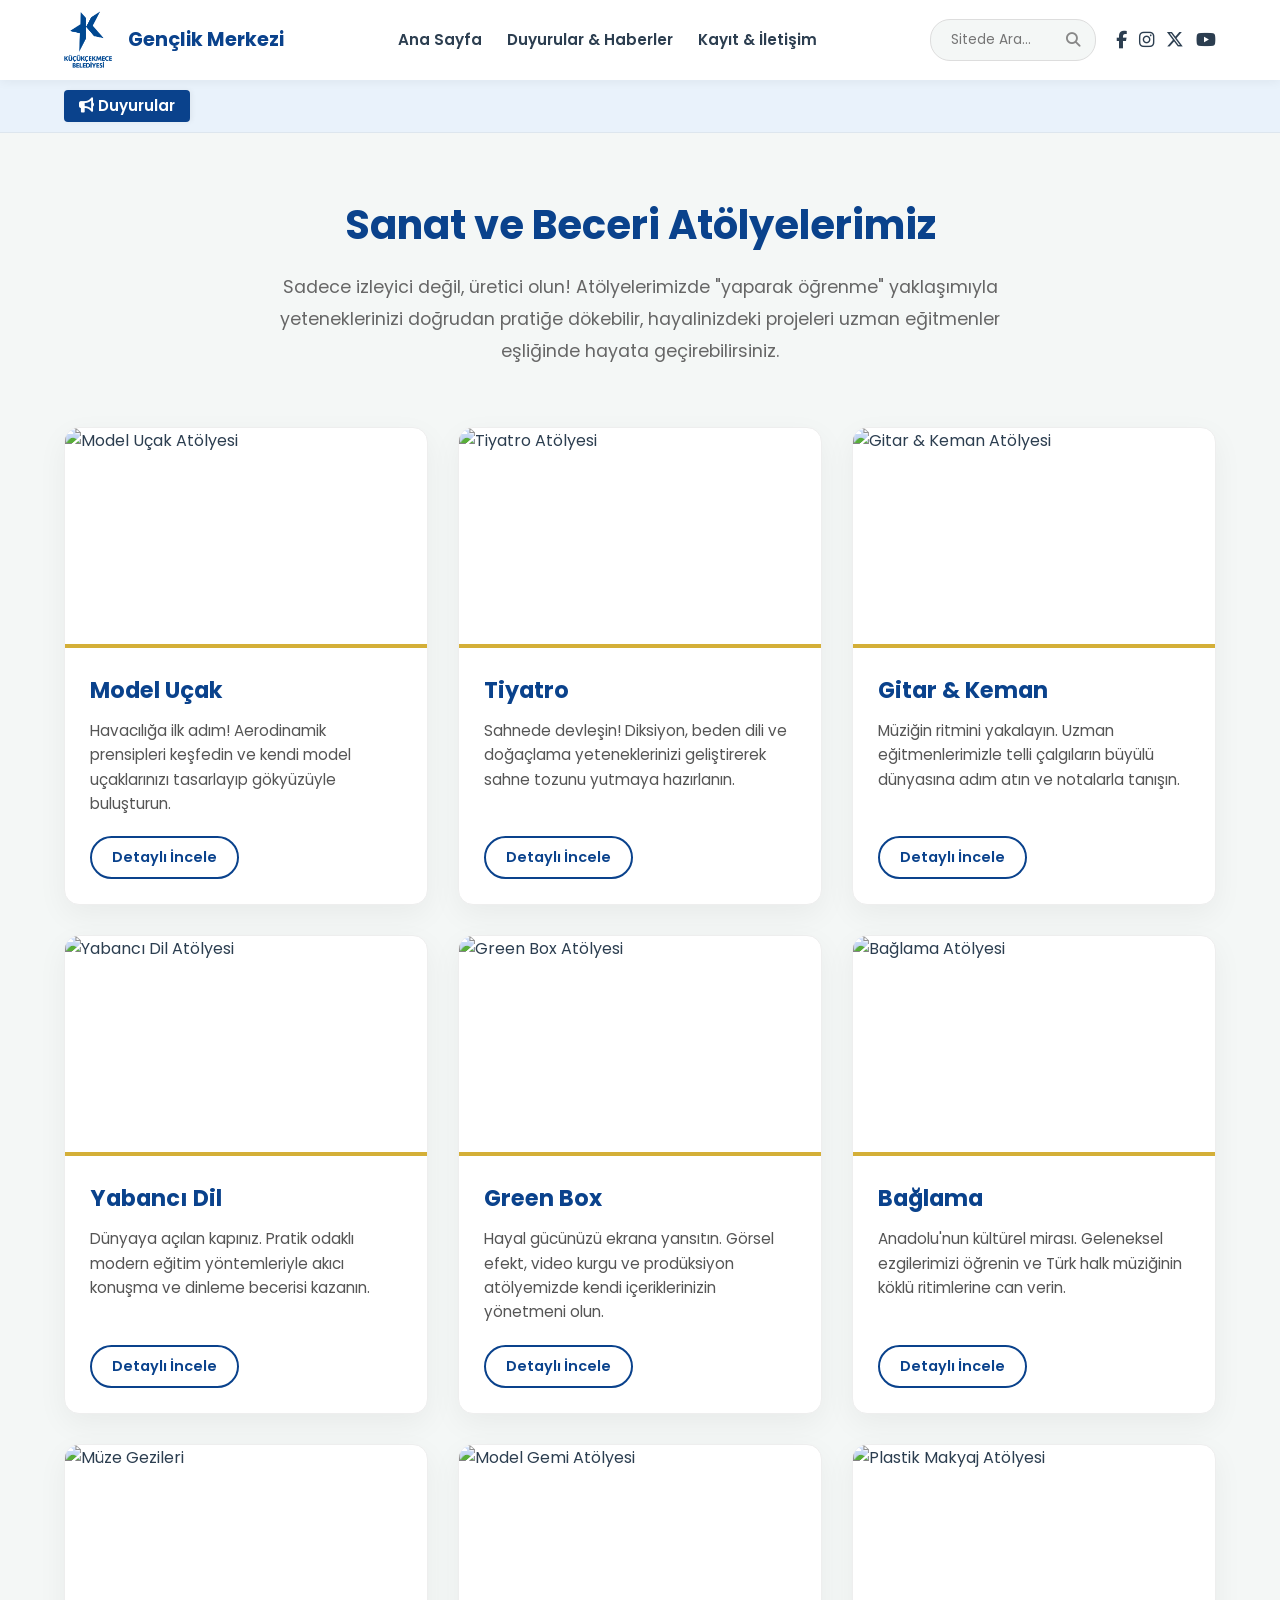
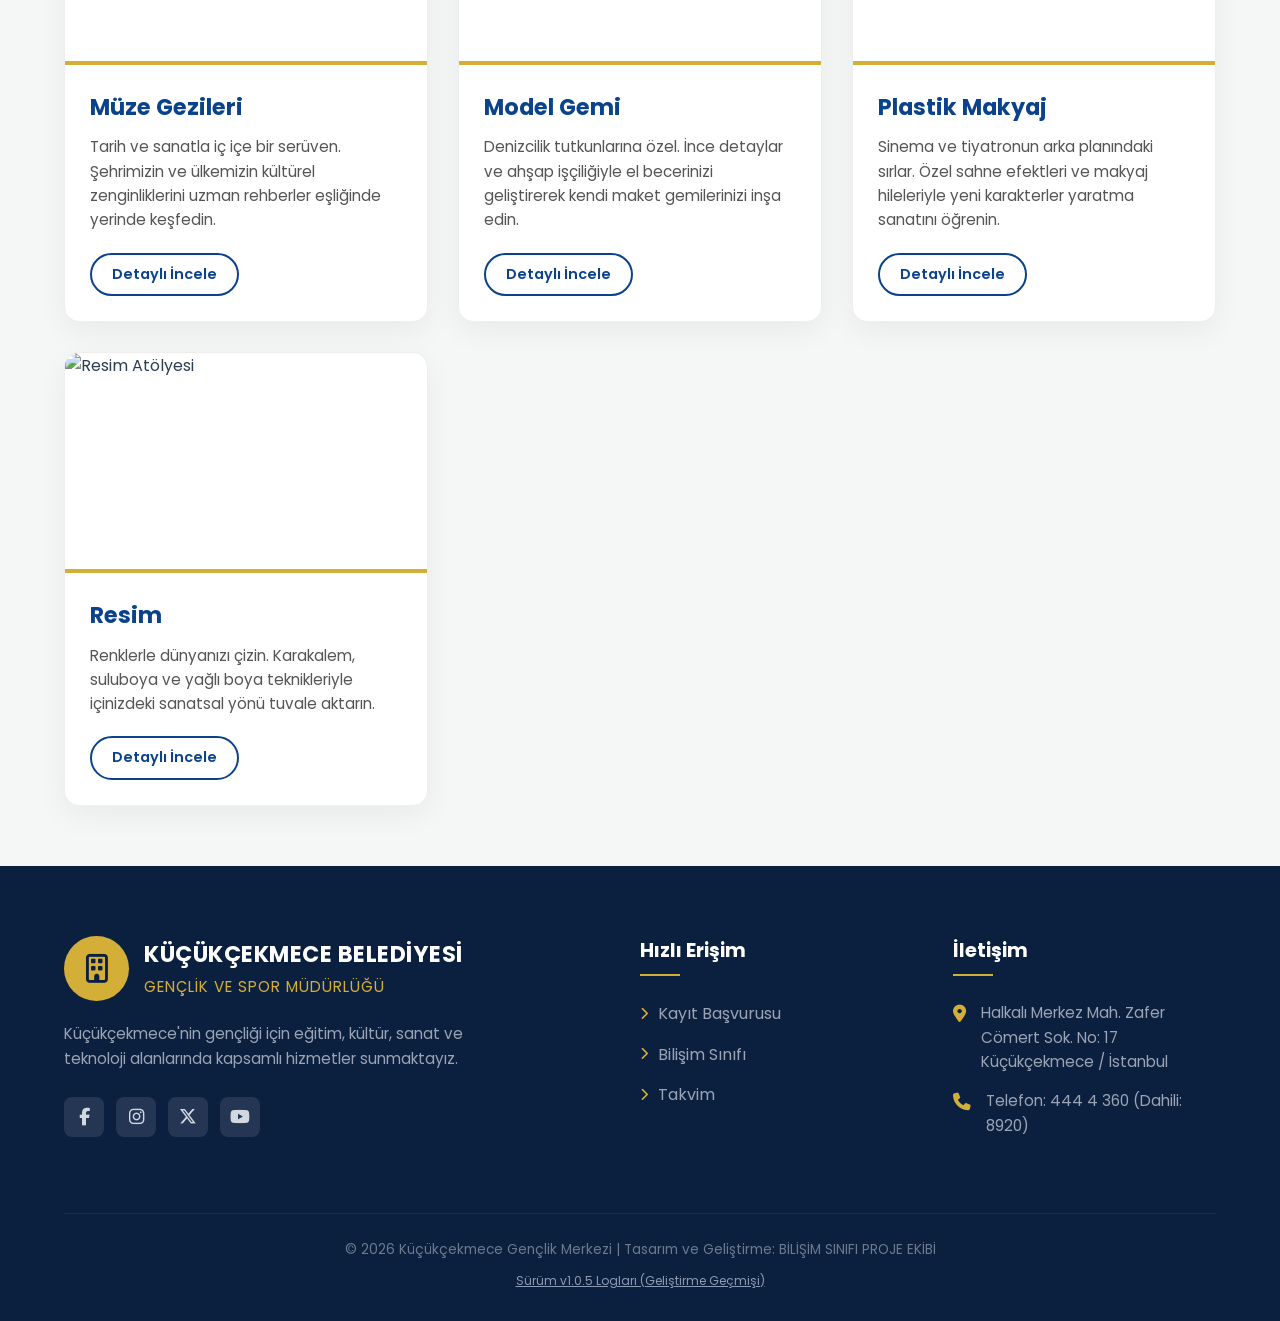
==== atolye.html @ dee4c769 "Add files via upload" ====
<!DOCTYPE html>
<html lang="tr">
<head>
    <script async src="https://www.googletagmanager.com/gtag/js?id=G-P1QPERL223"></script>
    <script>
      window.dataLayer = window.dataLayer || [];
      function gtag(){dataLayer.push(arguments);}
      gtag('js', new Date());
      gtag('config', 'G-P1QPERL223');
    </script>

    <script type="text/javascript">
        (function(c,l,a,r,i,t,y){
            c[a]=c[a]||function(){(c[a].q=c[a].q||[]).push(arguments)};
            t=l.createElement(r);t.async=1;t.src="https://www.clarity.ms/tag/"+i;
            y=l.getElementsByTagName(r)[0];y.parentNode.insertBefore(t,y);
        })(window, document, "clarity", "script", "wejj1d0k1a");
    </script>

    <meta charset="UTF-8">
    <meta name="viewport" content="width=device-width, initial-scale=1.0">
    <title>Küçükçekmece Gençlik Merkezi | Sanat ve Beceri Atölyeleri</title>
    
    <link href="https://cdnjs.cloudflare.com/ajax/libs/font-awesome/6.5.1/css/all.min.css" rel="stylesheet">
    
    <style>
        /* --- TEMEL DEĞİŞKENLER VE SIFIRLAMA --- */
        @import url('https://fonts.googleapis.com/css2?family=Poppins:wght@300;400;500;600;700&display=swap');

        :root {
            --primary: #0a428c;
            --primary-light: #e9f2fb;
            --secondary: #d4af37;
            --dark: #2c3e50;
            --light: #f4f7f6;
            --footer-bg: #0b1f3f;
        }

        * { margin: 0; padding: 0; box-sizing: border-box; font-family: 'Poppins', sans-serif; scroll-behavior: smooth; }
        body { background-color: var(--light); color: var(--dark); line-height: 1.6; display: flex; flex-direction: column; min-height: 100vh; }

        /* --- ÜST MENÜ (NAVBAR) --- */
        nav { background-color: white; padding: 10px 5%; display: flex; justify-content: space-between; align-items: center; box-shadow: 0 2px 10px rgba(0,0,0,0.05); position: sticky; top: 0; z-index: 1000; }
        .nav-header { display: flex; justify-content: space-between; align-items: center; }
        .logo-container { display: flex; align-items: center; gap: 15px; text-decoration: none; }
        .logo-img { height: 60px; width: auto; }
        .logo-text { font-size: 1.2rem; font-weight: 700; color: var(--primary); white-space: nowrap; }
        .mobile-toggle { display: none; background: none; border: none; font-size: 1.8rem; color: var(--primary); cursor: pointer; }

        .nav-collapse { display: flex; flex-direction: row; align-items: center; flex: 1; }
        .nav-center { display: flex; align-items: center; margin: 0 auto; }
        .nav-links { list-style: none; display: flex; flex-direction: row; gap: 25px; align-items: center; margin: 0; padding: 0; }
        .nav-links li { display: inline-block; }
        .nav-links a { text-decoration: none; color: var(--dark); font-weight: 600; font-size: 0.95rem; transition: color 0.3s; white-space: nowrap; }
        .nav-links a:hover { color: var(--primary); }

        .nav-right { display: flex; flex-direction: row; align-items: center; gap: 20px; }
        .search-box { display: flex; align-items: center; background: var(--light); border-radius: 20px; padding: 5px 15px; border: 1px solid #ddd; }
        .search-box input { border: none; background: transparent; outline: none; padding: 5px; font-size: 0.85rem; width: 120px; transition: width 0.3s; }
        .search-box input:focus { width: 160px; }
        .search-box i { color: #888; font-size: 0.9rem; cursor: pointer; }

        .social-icons-top { display: flex; flex-direction: row; gap: 12px; align-items: center; }
        .social-icons-top a { color: var(--dark); font-size: 1.1rem; transition: all 0.3s; }
        .social-icons-top a:hover { color: var(--primary); transform: translateY(-2px); }

        /* --- DUYURU BARI --- */
        .announcement-bar { background-color: var(--primary-light); color: var(--primary); padding: 10px 5%; display: flex; align-items: center; font-size: 0.95rem; font-weight: 500; overflow: hidden; border-bottom: 1px solid rgba(0,0,0,0.05); }
        .announcement-title { background-color: var(--primary); color: white; padding: 4px 15px; border-radius: 4px; margin-right: 15px; white-space: nowrap; z-index: 2; box-shadow: 2px 0 5px rgba(0,0,0,0.05); font-weight: 600; }
        .marquee { flex: 1; overflow: hidden; white-space: nowrap; }
        .marquee p { display: inline-block; padding-left: 100%; animation: marquee 25s linear infinite; }
        .marquee p i { color: var(--secondary); margin: 0 10px; }
        @keyframes marquee { 0% { transform: translateX(0); } 100% { transform: translateX(-100%); } }

        /* --- İÇERİK ALANI --- */
        .page-content { flex: 1; padding: 60px 5%; max-width: 1300px; margin: 0 auto; width: 100%; }

        .page-header { text-align: center; margin-bottom: 60px; }
        .page-header h1 { font-size: 2.5rem; color: var(--primary); margin-bottom: 15px; font-weight: 700; }
        .page-header p { font-size: 1.1rem; color: #666; max-width: 800px; margin: 0 auto; line-height: 1.8; }

        /* ATÖLYE KARTLARI CSS'İ */
        .workshop-grid {
            display: grid;
            grid-template-columns: repeat(auto-fit, minmax(300px, 1fr));
            gap: 30px;
        }

        .workshop-card {
            background: white;
            border-radius: 15px;
            overflow: hidden;
            box-shadow: 0 10px 30px rgba(0,0,0,0.05);
            transition: transform 0.3s ease, box-shadow 0.3s ease;
            display: flex;
            flex-direction: column;
            border: 1px solid #eee;
        }

        .workshop-card:hover {
            transform: translateY(-10px);
            box-shadow: 0 15px 40px rgba(10, 66, 140, 0.15);
            border-color: var(--primary-light);
        }

        .workshop-img {
            width: 100%;
            height: 220px;
            object-fit: cover;
            border-bottom: 4px solid var(--secondary);
        }

        .workshop-info {
            padding: 25px;
            flex: 1;
            display: flex;
            flex-direction: column;
        }

        .workshop-info h3 {
            font-size: 1.4rem;
            color: var(--primary);
            margin-bottom: 10px;
            font-weight: 700;
        }

        .workshop-info p {
            font-size: 0.95rem;
            color: #555;
            flex: 1;
            margin-bottom: 20px;
        }

        .btn-outline {
            align-self: flex-start;
            padding: 8px 20px;
            border: 2px solid var(--primary);
            color: var(--primary);
            border-radius: 50px;
            text-decoration: none;
            font-size: 0.9rem;
            font-weight: 600;
            transition: all 0.3s;
        }

        .btn-outline:hover {
            background: var(--primary);
            color: white;
        }

        /* --- FOOTER --- */
        footer { background-color: var(--footer-bg); color: white; padding: 70px 5% 30px; margin-top: auto; }
        .footer-grid { display: grid; grid-template-columns: 2fr 1fr 1fr; gap: 50px; max-width: 1300px; margin: 0 auto; }
        .footer-brand .brand-header { display: flex; align-items: center; gap: 15px; margin-bottom: 20px; }
        .footer-brand .brand-icon { background-color: var(--secondary); width: 65px; height: 65px; border-radius: 50%; display: flex; align-items: center; justify-content: center; font-size: 1.8rem; color: var(--footer-bg); }
        .footer-brand .brand-text h2 { font-size: 1.4rem; font-weight: 700; letter-spacing: 0.5px; margin-bottom: 2px; color: white; }
        .footer-brand .brand-text h3 { font-size: 0.95rem; font-weight: 400; color: var(--secondary); letter-spacing: 1px; }
        .footer-brand p { color: #9ba4b5; font-size: 0.95rem; line-height: 1.7; margin-bottom: 25px; max-width: 85%; }
        .footer-socials { display: flex; gap: 12px; }
        .footer-socials a { background-color: rgba(255, 255, 255, 0.1); color: #d1d8e0; width: 40px; height: 40px; border-radius: 8px; display: flex; align-items: center; justify-content: center; text-decoration: none; font-size: 1.1rem; transition: all 0.3s; }
        .footer-socials a:hover { background-color: var(--secondary); color: var(--footer-bg); transform: translateY(-3px); }
        .footer-links h4 { color: white; font-size: 1.2rem; margin-bottom: 25px; position: relative; padding-bottom: 10px; }
        .footer-links h4::after { content: ''; position: absolute; left: 0; bottom: 0; width: 40px; height: 2px; background-color: var(--secondary); }
        .footer-links ul { list-style: none; }
        .footer-links ul li { margin-bottom: 15px; }
        .footer-links ul li a { color: #9ba4b5; text-decoration: none; transition: color 0.3s; display: flex; align-items: center; gap: 10px; }
        .footer-links ul li a:hover { color: var(--secondary); }
        .footer-links ul li a i { font-size: 0.8rem; color: var(--secondary); }
        .footer-contact p { color: #9ba4b5; display: flex; align-items: flex-start; gap: 15px; margin-bottom: 15px; font-size: 0.95rem; }
        .footer-contact p i { color: var(--secondary); margin-top: 4px; font-size: 1.1rem; }
        .footer-bottom { text-align: center; margin-top: 60px; padding-top: 25px; border-top: 1px solid rgba(255,255,255,0.05); font-size: 0.85rem; color: #6b7a90; position: relative; }

        /* --- SÜRÜM MENÜSÜ --- */
        .version-link { color: #8c9bb3; text-decoration: underline; font-size: 0.75rem; margin-top: 10px; display: inline-block; transition: color 0.3s; cursor: pointer; }
        .version-link:hover { color: var(--secondary); }
        .version-modal { display: none; position: fixed; z-index: 2000; left: 0; top: 0; width: 100%; height: 100%; background-color: rgba(0,0,0,0.6); align-items: center; justify-content: center; }
        .version-modal-content { background-color: white; color: var(--dark); padding: 30px; border-radius: 10px; max-width: 550px; width: 90%; position: relative; box-shadow: 0 5px 30px rgba(0,0,0,0.3); animation: fadeInModal 0.3s ease-out; text-align: left; }
        @keyframes fadeInModal { from { opacity: 0; transform: translateY(-20px); } to { opacity: 1; transform: translateY(0); } }
        .close-btn { color: #aaa; position: absolute; top: 15px; right: 20px; font-size: 28px; font-weight: bold; cursor: pointer; transition: color 0.3s; }
        .close-btn:hover { color: var(--dark); }
        .version-modal-content h2 { font-size: 1.3rem; margin-bottom: 20px; border-bottom: 2px solid var(--secondary); padding-bottom: 10px; color: var(--primary); }
        .version-modal-content ul { list-style: none; padding-left: 0; max-height: 350px; overflow-y: auto; }
        .version-modal-content li { font-size: 0.9rem; margin-bottom: 15px; padding-bottom: 15px; border-bottom: 1px solid #eee; line-height: 1.5; }
        .version-modal-content li:last-child { border-bottom: none; margin-bottom: 0; padding-bottom: 0; }
        .version-modal-content strong { color: var(--primary); font-weight: 600; display: inline-block; width: 65px; }

        /* --- MOBİL UYUMLULUK --- */
        @media (max-width: 1024px) {
            nav { flex-direction: column; align-items: flex-start; padding: 15px 5%; }
            .nav-header { width: 100%; }
            .mobile-toggle { display: block; }
            .nav-collapse { display: none !important; flex-direction: column !important; width: 100%; margin-left: 0; padding-top: 20px; gap: 20px; }
            .nav-collapse.active { display: flex !important; }
            .nav-center { margin: 0; width: 100%; flex-direction: column !important; align-items: flex-start; }
            .nav-right { flex-direction: column !important; width: 100%; align-items: flex-start; gap: 15px; padding-top: 10px; }
            .nav-links { flex-direction: column !important; align-items: flex-start; gap: 15px; width: 100%; }
            .nav-links li { width: 100%; border-bottom: 1px solid #eee; padding-bottom: 10px; display: block; }
            .nav-links a { white-space: normal; } 
            .search-box { width: 100%; max-width: 300px; justify-content: space-between; }
            .search-box input { width: 100%; }
            .social-icons-top { margin-top: 10px; }
            .footer-grid { grid-template-columns: 1fr; gap: 40px; }
        }

        @media (max-width: 768px) {
            .announcement-title { display: none; }
            footer { padding: 50px 5% 20px; margin-top: 60px; }
            .footer-brand .brand-header { flex-direction: column; align-items: flex-start; }
            .footer-brand .brand-text h2 { font-size: 1.2rem; }
            .page-content { padding: 30px 5%; }
            .page-header h1 { font-size: 2rem; }
        }
    </style>
</head>
<body>

    <nav>
        <div class="nav-header">
            <a href="index.html" class="logo-container">
                <img src="kucukcekmece_dil_logo.png" alt="Logo" class="logo-img">
                <span class="logo-text">Gençlik Merkezi</span>
            </a>
            <button class="mobile-toggle" onclick="toggleMenu()">
                <i class="fa-solid fa-bars"></i>
            </button>
        </div>
        
        <div class="nav-collapse" id="mobileMenu">
            <div class="nav-center">
                <ul class="nav-links">
                    <li><a href="index.html">Ana Sayfa</a></li>
                    <li><a href="duyurular.html">Duyurular & Haberler</a></li>
                    <li><a href="kayitveiletisim.html">Kayıt & İletişim</a></li>
                </ul>
            </div>

            <div class="nav-right">
                <div class="search-box">
                    <input type="text" placeholder="Sitede Ara...">
                    <i class="fa-solid fa-magnifying-glass"></i>
                </div>
                <div class="social-icons-top">
                    <a href="#" target="_blank" title="Facebook"><i class="fa-brands fa-facebook-f"></i></a>
                    <a href="#" target="_blank" title="Instagram"><i class="fa-brands fa-instagram"></i></a>
                    <a href="#" target="_blank" title="X (Twitter)"><i class="fa-brands fa-x-twitter"></i></a>
                    <a href="#" target="_blank" title="YouTube"><i class="fa-brands fa-youtube"></i></a>
                </div>
            </div>
        </div>
    </nav>

    <div class="announcement-bar">
        <span class="announcement-title"><i class="fa-solid fa-bullhorn"></i> Duyurular</span>
        <div class="marquee">
            <p>19 Mayıs Atatürk'ü Anma, Gençlik ve Spor Bayramınız Kutlu Olsun! <i class="fa-solid fa-star"></i> Gençlik Merkezimizde düzenlenecek olan teknoloji ve sanat sergimize tüm gençlerimizi ve halkımızı bekleriz.</p>
        </div>
    </div>

    <main class="page-content">
        
        <div class="page-header">
            <h1>Sanat ve Beceri Atölyelerimiz</h1>
            <p>Sadece izleyici değil, üretici olun! Atölyelerimizde "yaparak öğrenme" yaklaşımıyla yeteneklerinizi doğrudan pratiğe dökebilir, hayalinizdeki projeleri uzman eğitmenler eşliğinde hayata geçirebilirsiniz.</p>
        </div>

        <div class="workshop-grid">
            
            <div class="workshop-card">
                <img src="image_051c32.jpg" alt="Model Uçak Atölyesi" class="workshop-img">
                <div class="workshop-info">
                    <h3>Model Uçak</h3>
                    <p>Havacılığa ilk adım! Aerodinamik prensipleri keşfedin ve kendi model uçaklarınızı tasarlayıp gökyüzüyle buluşturun.</p>
                    <a href="#" class="btn-outline">Detaylı İncele</a>
                </div>
            </div>

            <div class="workshop-card">
                <img src="image_051c6e.jpg" alt="Tiyatro Atölyesi" class="workshop-img">
                <div class="workshop-info">
                    <h3>Tiyatro</h3>
                    <p>Sahnede devleşin! Diksiyon, beden dili ve doğaçlama yeteneklerinizi geliştirerek sahne tozunu yutmaya hazırlanın.</p>
                    <a href="#" class="btn-outline">Detaylı İncele</a>
                </div>
            </div>

            <div class="workshop-card">
                <img src="image_051cab.jpg" alt="Gitar & Keman Atölyesi" class="workshop-img">
                <div class="workshop-info">
                    <h3>Gitar & Keman</h3>
                    <p>Müziğin ritmini yakalayın. Uzman eğitmenlerimizle telli çalgıların büyülü dünyasına adım atın ve notalarla tanışın.</p>
                    <a href="#" class="btn-outline">Detaylı İncele</a>
                </div>
            </div>

            <div class="workshop-card">
                <img src="image_051ccf.png" alt="Yabancı Dil Atölyesi" class="workshop-img">
                <div class="workshop-info">
                    <h3>Yabancı Dil</h3>
                    <p>Dünyaya açılan kapınız. Pratik odaklı modern eğitim yöntemleriyle akıcı konuşma ve dinleme becerisi kazanın.</p>
                    <a href="#" class="btn-outline">Detaylı İncele</a>
                </div>
            </div>

            <div class="workshop-card">
                <img src="image_051cef.jpg" alt="Green Box Atölyesi" class="workshop-img">
                <div class="workshop-info">
                    <h3>Green Box</h3>
                    <p>Hayal gücünüzü ekrana yansıtın. Görsel efekt, video kurgu ve prodüksiyon atölyemizde kendi içeriklerinizin yönetmeni olun.</p>
                    <a href="#" class="btn-outline">Detaylı İncele</a>
                </div>
            </div>

            <div class="workshop-card">
                <img src="image_05200d.jpg" alt="Bağlama Atölyesi" class="workshop-img">
                <div class="workshop-info">
                    <h3>Bağlama</h3>
                    <p>Anadolu'nun kültürel mirası. Geleneksel ezgilerimizi öğrenin ve Türk halk müziğinin köklü ritimlerine can verin.</p>
                    <a href="#" class="btn-outline">Detaylı İncele</a>
                </div>
            </div>

            <div class="workshop-card">
                <img src="image_05202b.jpg" alt="Müze Gezileri" class="workshop-img">
                <div class="workshop-info">
                    <h3>Müze Gezileri</h3>
                    <p>Tarih ve sanatla iç içe bir serüven. Şehrimizin ve ülkemizin kültürel zenginliklerini uzman rehberler eşliğinde yerinde keşfedin.</p>
                    <a href="#" class="btn-outline">Detaylı İncele</a>
                </div>
            </div>

            <div class="workshop-card">
                <img src="image_05204a.jpg" alt="Model Gemi Atölyesi" class="workshop-img">
                <div class="workshop-info">
                    <h3>Model Gemi</h3>
                    <p>Denizcilik tutkunlarına özel. İnce detaylar ve ahşap işçiliğiyle el becerinizi geliştirerek kendi maket gemilerinizi inşa edin.</p>
                    <a href="#" class="btn-outline">Detaylı İncele</a>
                </div>
            </div>

            <div class="workshop-card">
                <img src="image_052069.jpg" alt="Plastik Makyaj Atölyesi" class="workshop-img">
                <div class="workshop-info">
                    <h3>Plastik Makyaj</h3>
                    <p>Sinema ve tiyatronun arka planındaki sırlar. Özel sahne efektleri ve makyaj hileleriyle yeni karakterler yaratma sanatını öğrenin.</p>
                    <a href="#" class="btn-outline">Detaylı İncele</a>
                </div>
            </div>

            <div class="workshop-card">
                <img src="https://images.unsplash.com/photo-1460661419201-fd4cecdf8a8b?q=80&w=800&auto=format&fit=crop" alt="Resim Atölyesi" class="workshop-img">
                <div class="workshop-info">
                    <h3>Resim</h3>
                    <p>Renklerle dünyanızı çizin. Karakalem, suluboya ve yağlı boya teknikleriyle içinizdeki sanatsal yönü tuvale aktarın.</p>
                    <a href="#" class="btn-outline">Detaylı İncele</a>
                </div>
            </div>

        </div>

    </main>

    <footer>
        <div class="footer-grid">
            <div class="footer-brand">
                <div class="brand-header">
                    <div class="brand-icon">
                        <i class="fa-regular fa-building"></i>
                    </div>
                    <div class="brand-text">
                        <h2>KÜÇÜKÇEKMECE BELEDİYESİ</h2>
                        <h3>GENÇLİK VE SPOR MÜDÜRLÜĞÜ</h3>
                    </div>
                </div>
                <p>Küçükçekmece'nin gençliği için eğitim, kültür, sanat ve teknoloji alanlarında kapsamlı hizmetler sunmaktayız.</p>
                <div class="footer-socials">
                    <a href="#" target="_blank"><i class="fa-brands fa-facebook-f"></i></a>
                    <a href="#" target="_blank"><i class="fa-brands fa-instagram"></i></a>
                    <a href="#" target="_blank"><i class="fa-brands fa-x-twitter"></i></a>
                    <a href="#" target="_blank"><i class="fa-brands fa-youtube"></i></a>
                </div>
            </div>

            <div class="footer-links">
                <h4>Hızlı Erişim</h4>
                <ul>
                    <li><a href="kayitveiletisim.html"><i class="fa-solid fa-chevron-right"></i> Kayıt Başvurusu</a></li>
                    <li><a href="bilisim.html"><i class="fa-solid fa-chevron-right"></i> Bilişim Sınıfı</a></li>
                    <li><a href="etkinlikler.html"><i class="fa-solid fa-chevron-right"></i> Takvim</a></li>
                </ul>
            </div>

            <div class="footer-links footer-contact">
                <h4>İletişim</h4>
                <p><i class="fa-solid fa-location-dot"></i> <span>Halkalı Merkez Mah. Zafer Cömert Sok. No: 17 Küçükçekmece / İstanbul</span></p>
                <p><i class="fa-solid fa-phone"></i> <span>Telefon: 444 4 360 (Dahili: 8920)</span></p>
            </div>
        </div>
        
        <div class="footer-bottom">
            &copy; 2026 Küçükçekmece Gençlik Merkezi | Tasarım ve Geliştirme: BİLİŞİM SINIFI PROJE EKİBİ<br>
            <a onclick="openVersionModal(event)" class="version-link">Sürüm v1.0.5 Logları (Geliştirme Geçmişi)</a>
        </div>
    </footer>

    <div id="versionModal" class="version-modal">
        <div class="version-modal-content">
            <span class="close-btn" onclick="closeVersionModal()">&times;</span>
            <h2>Proje Geliştirme Logları</h2>
            <ul>
                <li><strong>v1.0.6:</strong> Sanat ve Beceri Atölyeleri ana şablon üzerinden karta dayalı (grid) sistemle oluşturuldu.</li>
                <li><strong>v1.0.5:</strong> Sürüm menüsü (changelog) eklendi. Hatıra defteri hizmet kartlarından tamamen kaldırıldı. Alt bilgi kurum adı "Müdürlük" olarak güncellendi. Üst menü 3 öğeye düşürüldü.</li>
                <li><strong>v1.0.4:</strong> Masaüstü PC görünümünde menülerin alt alta kayma sorunu çözüldü, nowrap özelliği eklendi. Mobil için hamburger menü entegrasyonu sağlandı. Logo dosyası kucukcekmece_dil_logo.png olarak güncellendi.</li>
                <li><strong>v1.0.3:</strong> Font Awesome kütüphanesi v6.5.1'e yükseltilerek X (Twitter) logosu görünür kılındı. İletişim adresleri ve dahili numara (8920) revize edildi.</li>
                <li><strong>v1.0.2:</strong> Sayfa sonuna özel kurumsal footer eklendi. Ana menü sağ üst alana sosyal ikonlar ve arama çubuğu yerleştirildi.</li>
                <li><strong>v1.0.1:</strong> Duyuru çubuğu eklendi ve 19 Mayıs kutlama metni girildi.</li>
                <li><strong>v1.0.0:</strong> İlk ana iskelet, hizmet kartları ve temel renk değişkenleri oluşturuldu.</li>
            </ul>
        </div>
    </div>

    <script>
        function toggleMenu() {
            var menu = document.getElementById("mobileMenu");
            menu.classList.toggle("active");
        }

        function openVersionModal(e) {
            e.preventDefault();
            document.getElementById('versionModal').style.display = 'flex';
        }

        function closeVersionModal() {
            document.getElementById('versionModal').style.display = 'none';
        }

        window.onclick = function(event) {
            var modal = document.getElementById('versionModal');
            if (event.target == modal) {
                modal.style.display = "none";
            }
        }
    </script>

</body>
</html>
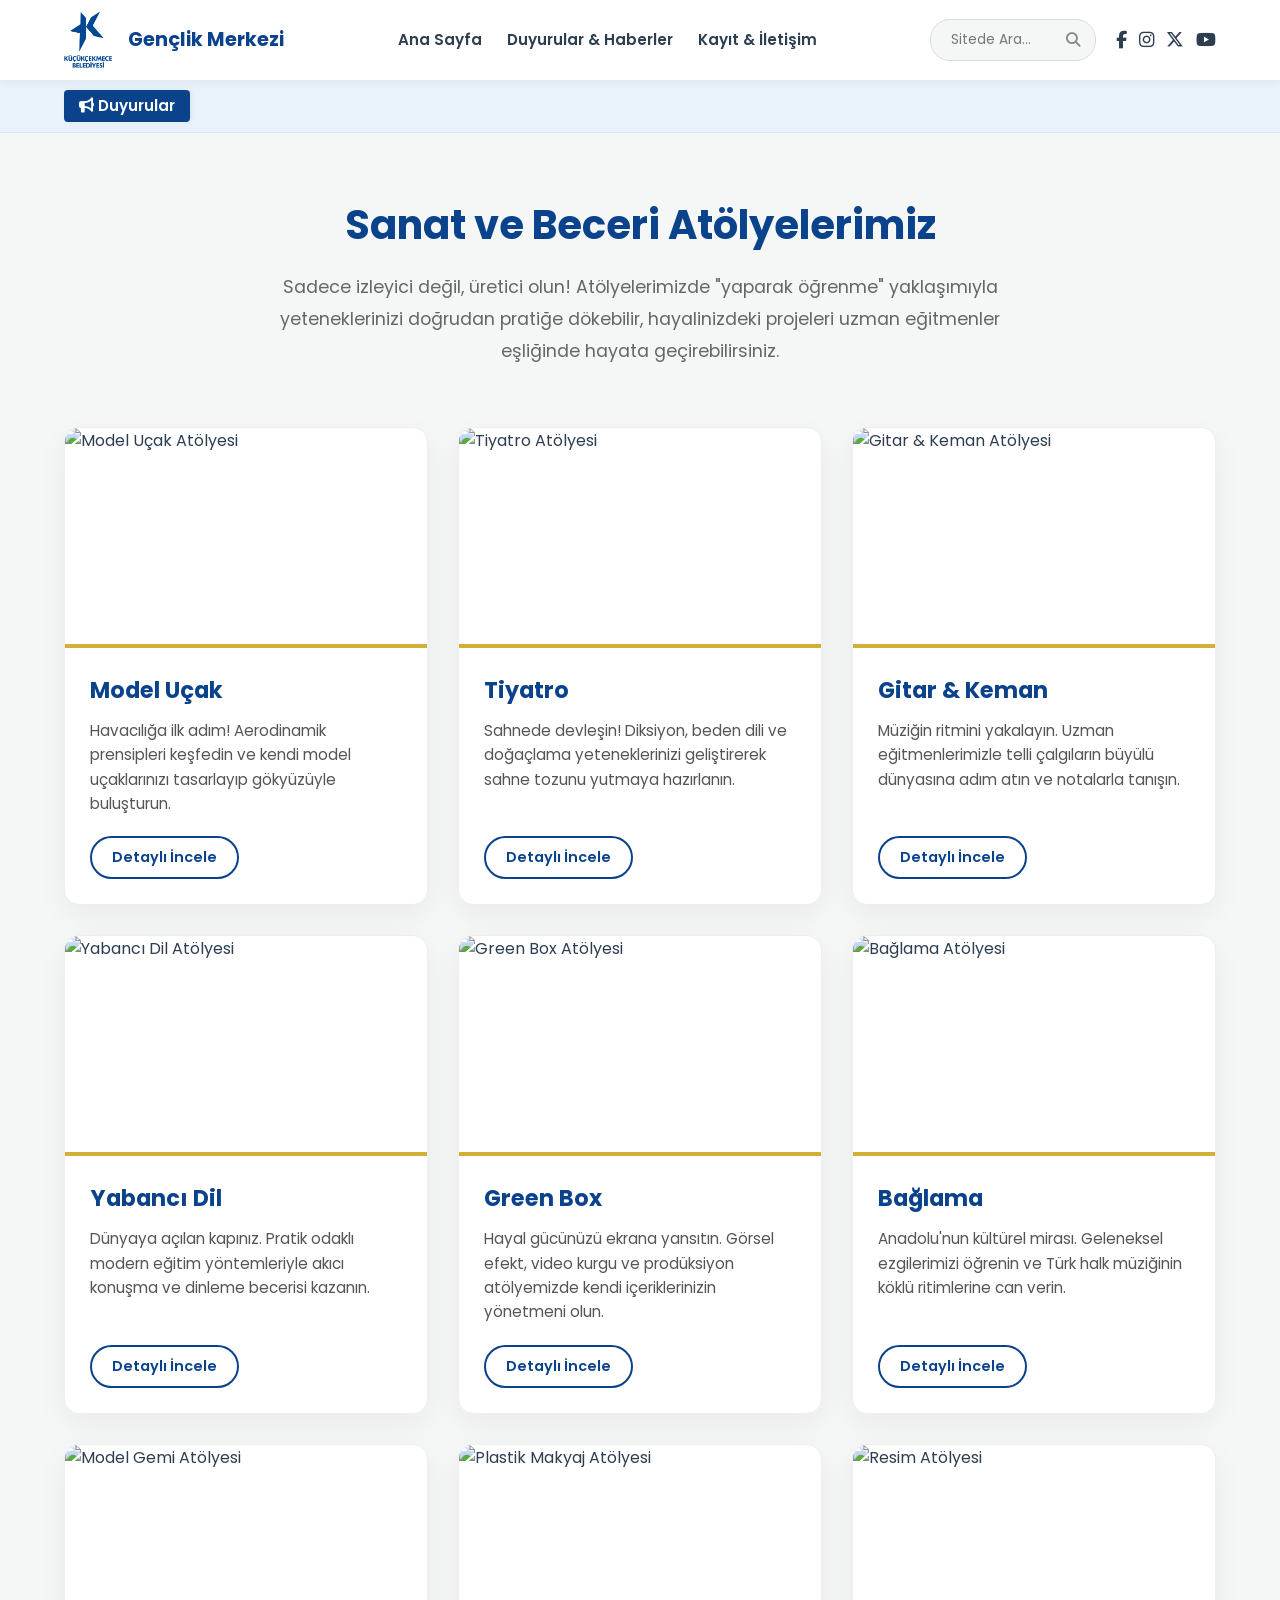
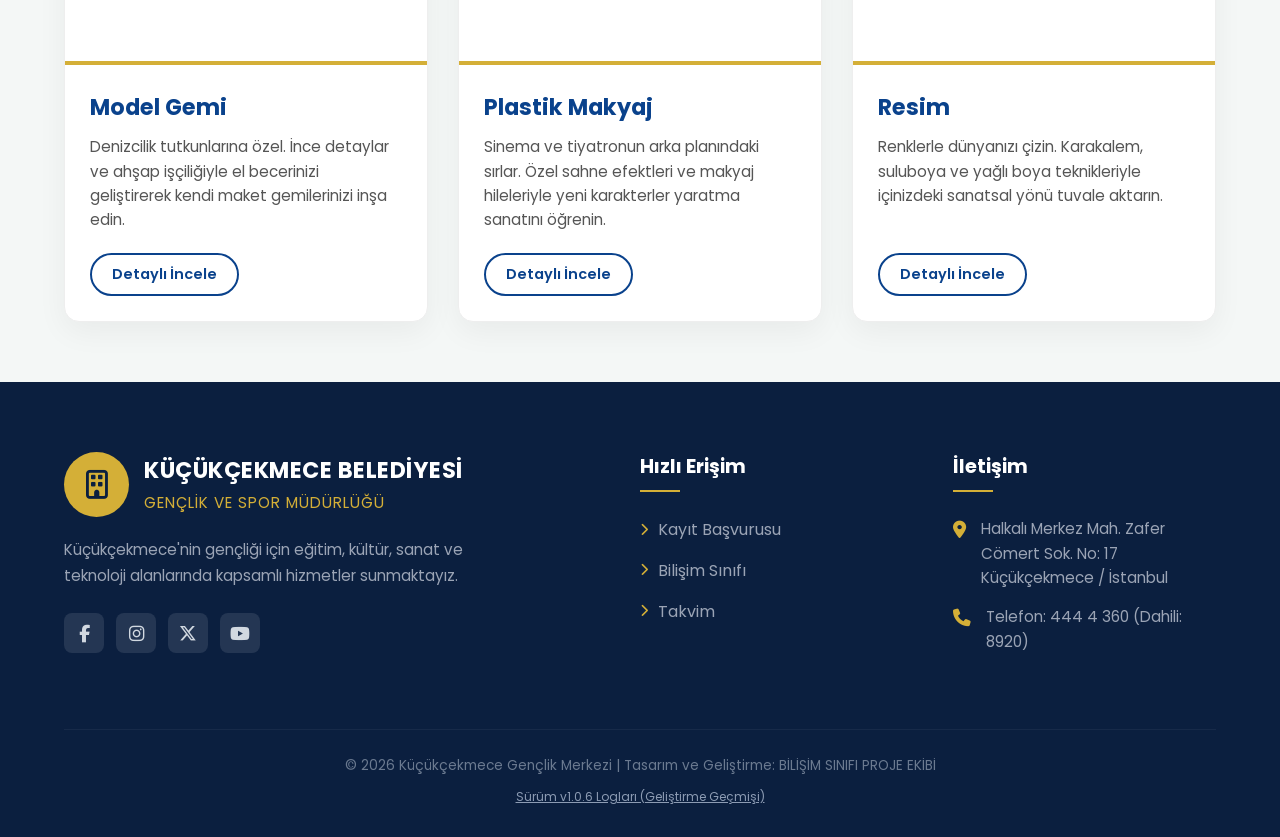
==== commit 6ccd2af5: "Update atolye.html" ====
--- a/atolye.html
+++ b/atolye.html
@@ -266,7 +266,7 @@
         <div class="workshop-grid">
             
             <div class="workshop-card">
-                <img src="image_051c32.jpg" alt="Model Uçak Atölyesi" class="workshop-img">
+                <img src="image_0.png" alt="Model Uçak Atölyesi" class="workshop-img">
                 <div class="workshop-info">
                     <h3>Model Uçak</h3>
                     <p>Havacılığa ilk adım! Aerodinamik prensipleri keşfedin ve kendi model uçaklarınızı tasarlayıp gökyüzüyle buluşturun.</p>
@@ -315,15 +315,6 @@
                 <div class="workshop-info">
                     <h3>Bağlama</h3>
                     <p>Anadolu'nun kültürel mirası. Geleneksel ezgilerimizi öğrenin ve Türk halk müziğinin köklü ritimlerine can verin.</p>
-                    <a href="#" class="btn-outline">Detaylı İncele</a>
-                </div>
-            </div>
-
-            <div class="workshop-card">
-                <img src="image_05202b.jpg" alt="Müze Gezileri" class="workshop-img">
-                <div class="workshop-info">
-                    <h3>Müze Gezileri</h3>
-                    <p>Tarih ve sanatla iç içe bir serüven. Şehrimizin ve ülkemizin kültürel zenginliklerini uzman rehberler eşliğinde yerinde keşfedin.</p>
                     <a href="#" class="btn-outline">Detaylı İncele</a>
                 </div>
             </div>
@@ -398,7 +389,7 @@
         
         <div class="footer-bottom">
             &copy; 2026 Küçükçekmece Gençlik Merkezi | Tasarım ve Geliştirme: BİLİŞİM SINIFI PROJE EKİBİ<br>
-            <a onclick="openVersionModal(event)" class="version-link">Sürüm v1.0.5 Logları (Geliştirme Geçmişi)</a>
+            <a onclick="openVersionModal(event)" class="version-link">Sürüm v1.0.6 Logları (Geliştirme Geçmişi)</a>
         </div>
     </footer>
 
@@ -407,7 +398,7 @@
             <span class="close-btn" onclick="closeVersionModal()">&times;</span>
             <h2>Proje Geliştirme Logları</h2>
             <ul>
-                <li><strong>v1.0.6:</strong> Sanat ve Beceri Atölyeleri ana şablon üzerinden karta dayalı (grid) sistemle oluşturuldu.</li>
+                <li><strong>v1.0.6:</strong> Atölye alt sayfası resimlerle zenginleştirildi, Müze Gezileri bölümü kaldırıldı.</li>
                 <li><strong>v1.0.5:</strong> Sürüm menüsü (changelog) eklendi. Hatıra defteri hizmet kartlarından tamamen kaldırıldı. Alt bilgi kurum adı "Müdürlük" olarak güncellendi. Üst menü 3 öğeye düşürüldü.</li>
                 <li><strong>v1.0.4:</strong> Masaüstü PC görünümünde menülerin alt alta kayma sorunu çözüldü, nowrap özelliği eklendi. Mobil için hamburger menü entegrasyonu sağlandı. Logo dosyası kucukcekmece_dil_logo.png olarak güncellendi.</li>
                 <li><strong>v1.0.3:</strong> Font Awesome kütüphanesi v6.5.1'e yükseltilerek X (Twitter) logosu görünür kılındı. İletişim adresleri ve dahili numara (8920) revize edildi.</li>
@@ -442,4 +433,4 @@
     </script>
 
 </body>
-</html>+</html>
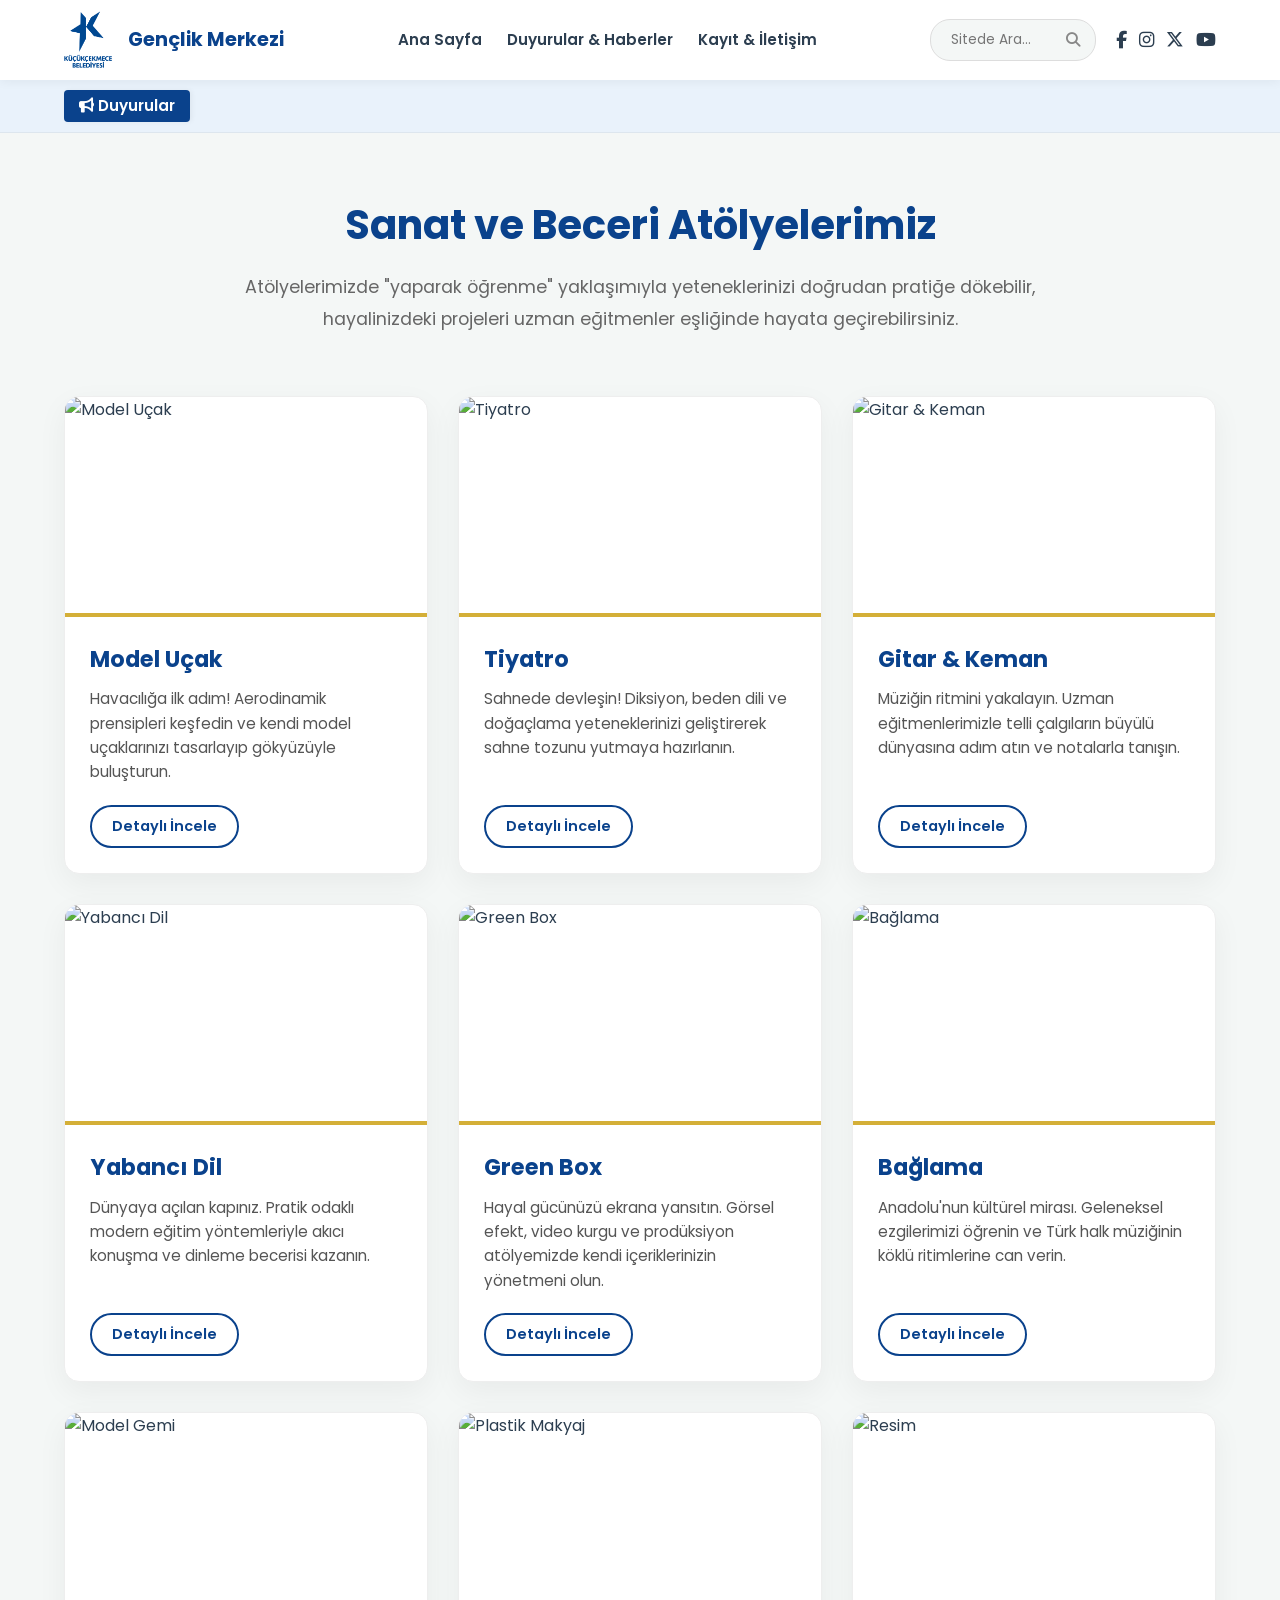
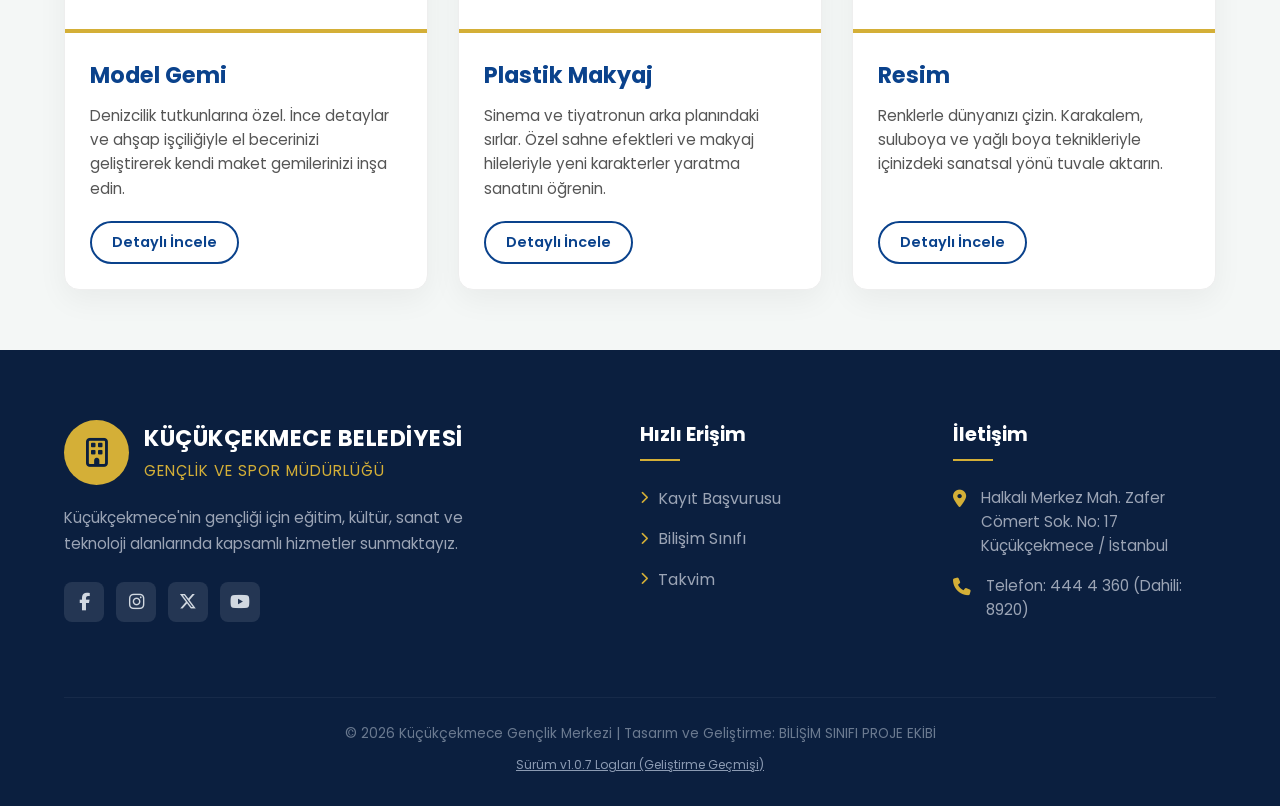
==== commit 8c6fa29c: "Update atolye.html" ====
--- a/atolye.html
+++ b/atolye.html
@@ -24,7 +24,6 @@
     <link href="https://cdnjs.cloudflare.com/ajax/libs/font-awesome/6.5.1/css/all.min.css" rel="stylesheet">
     
     <style>
-        /* --- TEMEL DEĞİŞKENLER VE SIFIRLAMA --- */
         @import url('https://fonts.googleapis.com/css2?family=Poppins:wght@300;400;500;600;700&display=swap');
 
         :root {
@@ -50,14 +49,12 @@
         .nav-collapse { display: flex; flex-direction: row; align-items: center; flex: 1; }
         .nav-center { display: flex; align-items: center; margin: 0 auto; }
         .nav-links { list-style: none; display: flex; flex-direction: row; gap: 25px; align-items: center; margin: 0; padding: 0; }
-        .nav-links li { display: inline-block; }
         .nav-links a { text-decoration: none; color: var(--dark); font-weight: 600; font-size: 0.95rem; transition: color 0.3s; white-space: nowrap; }
         .nav-links a:hover { color: var(--primary); }
 
         .nav-right { display: flex; flex-direction: row; align-items: center; gap: 20px; }
         .search-box { display: flex; align-items: center; background: var(--light); border-radius: 20px; padding: 5px 15px; border: 1px solid #ddd; }
         .search-box input { border: none; background: transparent; outline: none; padding: 5px; font-size: 0.85rem; width: 120px; transition: width 0.3s; }
-        .search-box input:focus { width: 160px; }
         .search-box i { color: #888; font-size: 0.9rem; cursor: pointer; }
 
         .social-icons-top { display: flex; flex-direction: row; gap: 12px; align-items: center; }
@@ -74,79 +71,19 @@
 
         /* --- İÇERİK ALANI --- */
         .page-content { flex: 1; padding: 60px 5%; max-width: 1300px; margin: 0 auto; width: 100%; }
-
         .page-header { text-align: center; margin-bottom: 60px; }
         .page-header h1 { font-size: 2.5rem; color: var(--primary); margin-bottom: 15px; font-weight: 700; }
         .page-header p { font-size: 1.1rem; color: #666; max-width: 800px; margin: 0 auto; line-height: 1.8; }
 
-        /* ATÖLYE KARTLARI CSS'İ */
-        .workshop-grid {
-            display: grid;
-            grid-template-columns: repeat(auto-fit, minmax(300px, 1fr));
-            gap: 30px;
-        }
-
-        .workshop-card {
-            background: white;
-            border-radius: 15px;
-            overflow: hidden;
-            box-shadow: 0 10px 30px rgba(0,0,0,0.05);
-            transition: transform 0.3s ease, box-shadow 0.3s ease;
-            display: flex;
-            flex-direction: column;
-            border: 1px solid #eee;
-        }
-
-        .workshop-card:hover {
-            transform: translateY(-10px);
-            box-shadow: 0 15px 40px rgba(10, 66, 140, 0.15);
-            border-color: var(--primary-light);
-        }
-
-        .workshop-img {
-            width: 100%;
-            height: 220px;
-            object-fit: cover;
-            border-bottom: 4px solid var(--secondary);
-        }
-
-        .workshop-info {
-            padding: 25px;
-            flex: 1;
-            display: flex;
-            flex-direction: column;
-        }
-
-        .workshop-info h3 {
-            font-size: 1.4rem;
-            color: var(--primary);
-            margin-bottom: 10px;
-            font-weight: 700;
-        }
-
-        .workshop-info p {
-            font-size: 0.95rem;
-            color: #555;
-            flex: 1;
-            margin-bottom: 20px;
-        }
-
-        .btn-outline {
-            align-self: flex-start;
-            padding: 8px 20px;
-            border: 2px solid var(--primary);
-            color: var(--primary);
-            border-radius: 50px;
-            text-decoration: none;
-            font-size: 0.9rem;
-            font-weight: 600;
-            transition: all 0.3s;
-        }
-
-        .btn-outline:hover {
-            background: var(--primary);
-            color: white;
-        }
+        .workshop-grid { display: grid; grid-template-columns: repeat(auto-fit, minmax(300px, 1fr)); gap: 30px; }
+        .workshop-card { background: white; border-radius: 15px; overflow: hidden; box-shadow: 0 10px 30px rgba(0,0,0,0.05); transition: transform 0.3s ease; display: flex; flex-direction: column; border: 1px solid #eee; }
+        .workshop-card:hover { transform: translateY(-10px); box-shadow: 0 15px 40px rgba(10, 66, 140, 0.15); border-color: var(--primary-light); }
+        .workshop-img { width: 100%; height: 220px; object-fit: cover; border-bottom: 4px solid var(--secondary); }
+        .workshop-info { padding: 25px; flex: 1; display: flex; flex-direction: column; }
+        .workshop-info h3 { font-size: 1.4rem; color: var(--primary); margin-bottom: 10px; font-weight: 700; }
+        .workshop-info p { font-size: 0.95rem; color: #555; flex: 1; margin-bottom: 20px; }
+        .btn-outline { align-self: flex-start; padding: 8px 20px; border: 2px solid var(--primary); color: var(--primary); border-radius: 50px; text-decoration: none; font-size: 0.9rem; font-weight: 600; transition: all 0.3s; }
+        .btn-outline:hover { background: var(--primary); color: white; }
 
         /* --- FOOTER --- */
         footer { background-color: var(--footer-bg); color: white; padding: 70px 5% 30px; margin-top: auto; }
@@ -170,21 +107,19 @@
         .footer-contact p i { color: var(--secondary); margin-top: 4px; font-size: 1.1rem; }
         .footer-bottom { text-align: center; margin-top: 60px; padding-top: 25px; border-top: 1px solid rgba(255,255,255,0.05); font-size: 0.85rem; color: #6b7a90; position: relative; }
 
-        /* --- SÜRÜM MENÜSÜ --- */
+        /* --- SÜRÜM MENÜSÜ (MODAL) --- */
         .version-link { color: #8c9bb3; text-decoration: underline; font-size: 0.75rem; margin-top: 10px; display: inline-block; transition: color 0.3s; cursor: pointer; }
         .version-link:hover { color: var(--secondary); }
         .version-modal { display: none; position: fixed; z-index: 2000; left: 0; top: 0; width: 100%; height: 100%; background-color: rgba(0,0,0,0.6); align-items: center; justify-content: center; }
         .version-modal-content { background-color: white; color: var(--dark); padding: 30px; border-radius: 10px; max-width: 550px; width: 90%; position: relative; box-shadow: 0 5px 30px rgba(0,0,0,0.3); animation: fadeInModal 0.3s ease-out; text-align: left; }
         @keyframes fadeInModal { from { opacity: 0; transform: translateY(-20px); } to { opacity: 1; transform: translateY(0); } }
-        .close-btn { color: #aaa; position: absolute; top: 15px; right: 20px; font-size: 28px; font-weight: bold; cursor: pointer; transition: color 0.3s; }
+        .close-btn { color: #aaa; position: absolute; top: 15px; right: 20px; font-size: 28px; font-weight: bold; cursor: pointer; }
         .close-btn:hover { color: var(--dark); }
         .version-modal-content h2 { font-size: 1.3rem; margin-bottom: 20px; border-bottom: 2px solid var(--secondary); padding-bottom: 10px; color: var(--primary); }
         .version-modal-content ul { list-style: none; padding-left: 0; max-height: 350px; overflow-y: auto; }
         .version-modal-content li { font-size: 0.9rem; margin-bottom: 15px; padding-bottom: 15px; border-bottom: 1px solid #eee; line-height: 1.5; }
-        .version-modal-content li:last-child { border-bottom: none; margin-bottom: 0; padding-bottom: 0; }
         .version-modal-content strong { color: var(--primary); font-weight: 600; display: inline-block; width: 65px; }
 
-        /* --- MOBİL UYUMLULUK --- */
         @media (max-width: 1024px) {
             nav { flex-direction: column; align-items: flex-start; padding: 15px 5%; }
             .nav-header { width: 100%; }
@@ -195,9 +130,7 @@
             .nav-right { flex-direction: column !important; width: 100%; align-items: flex-start; gap: 15px; padding-top: 10px; }
             .nav-links { flex-direction: column !important; align-items: flex-start; gap: 15px; width: 100%; }
             .nav-links li { width: 100%; border-bottom: 1px solid #eee; padding-bottom: 10px; display: block; }
-            .nav-links a { white-space: normal; } 
             .search-box { width: 100%; max-width: 300px; justify-content: space-between; }
-            .search-box input { width: 100%; }
             .social-icons-top { margin-top: 10px; }
             .footer-grid { grid-template-columns: 1fr; gap: 40px; }
         }
@@ -206,7 +139,6 @@
             .announcement-title { display: none; }
             footer { padding: 50px 5% 20px; margin-top: 60px; }
             .footer-brand .brand-header { flex-direction: column; align-items: flex-start; }
-            .footer-brand .brand-text h2 { font-size: 1.2rem; }
             .page-content { padding: 30px 5%; }
             .page-header h1 { font-size: 2rem; }
         }
@@ -240,10 +172,10 @@
                     <i class="fa-solid fa-magnifying-glass"></i>
                 </div>
                 <div class="social-icons-top">
-                    <a href="#" target="_blank" title="Facebook"><i class="fa-brands fa-facebook-f"></i></a>
-                    <a href="#" target="_blank" title="Instagram"><i class="fa-brands fa-instagram"></i></a>
-                    <a href="#" target="_blank" title="X (Twitter)"><i class="fa-brands fa-x-twitter"></i></a>
-                    <a href="#" target="_blank" title="YouTube"><i class="fa-brands fa-youtube"></i></a>
+                    <a href="#" target="_blank"><i class="fa-brands fa-facebook-f"></i></a>
+                    <a href="#" target="_blank"><i class="fa-brands fa-instagram"></i></a>
+                    <a href="#" target="_blank"><i class="fa-brands fa-x-twitter"></i></a>
+                    <a href="#" target="_blank"><i class="fa-brands fa-youtube"></i></a>
                 </div>
             </div>
         </div>
@@ -260,13 +192,13 @@
         
         <div class="page-header">
             <h1>Sanat ve Beceri Atölyelerimiz</h1>
-            <p>Sadece izleyici değil, üretici olun! Atölyelerimizde "yaparak öğrenme" yaklaşımıyla yeteneklerinizi doğrudan pratiğe dökebilir, hayalinizdeki projeleri uzman eğitmenler eşliğinde hayata geçirebilirsiniz.</p>
+            <p>Atölyelerimizde "yaparak öğrenme" yaklaşımıyla yeteneklerinizi doğrudan pratiğe dökebilir, hayalinizdeki projeleri uzman eğitmenler eşliğinde hayata geçirebilirsiniz.</p>
         </div>
 
         <div class="workshop-grid">
             
             <div class="workshop-card">
-                <img src="image_0.png" alt="Model Uçak Atölyesi" class="workshop-img">
+                <img src="media/image_0.png" alt="Model Uçak" class="workshop-img">
                 <div class="workshop-info">
                     <h3>Model Uçak</h3>
                     <p>Havacılığa ilk adım! Aerodinamik prensipleri keşfedin ve kendi model uçaklarınızı tasarlayıp gökyüzüyle buluşturun.</p>
@@ -275,7 +207,7 @@
             </div>
 
             <div class="workshop-card">
-                <img src="image_051c6e.jpg" alt="Tiyatro Atölyesi" class="workshop-img">
+                <img src="media/image_1.png" alt="Tiyatro" class="workshop-img">
                 <div class="workshop-info">
                     <h3>Tiyatro</h3>
                     <p>Sahnede devleşin! Diksiyon, beden dili ve doğaçlama yeteneklerinizi geliştirerek sahne tozunu yutmaya hazırlanın.</p>
@@ -284,7 +216,7 @@
             </div>
 
             <div class="workshop-card">
-                <img src="image_051cab.jpg" alt="Gitar & Keman Atölyesi" class="workshop-img">
+                <img src="media/image_2.png" alt="Gitar & Keman" class="workshop-img">
                 <div class="workshop-info">
                     <h3>Gitar & Keman</h3>
                     <p>Müziğin ritmini yakalayın. Uzman eğitmenlerimizle telli çalgıların büyülü dünyasına adım atın ve notalarla tanışın.</p>
@@ -293,7 +225,7 @@
             </div>
 
             <div class="workshop-card">
-                <img src="image_051ccf.png" alt="Yabancı Dil Atölyesi" class="workshop-img">
+                <img src="media/image_3.png" alt="Yabancı Dil" class="workshop-img">
                 <div class="workshop-info">
                     <h3>Yabancı Dil</h3>
                     <p>Dünyaya açılan kapınız. Pratik odaklı modern eğitim yöntemleriyle akıcı konuşma ve dinleme becerisi kazanın.</p>
@@ -302,7 +234,7 @@
             </div>
 
             <div class="workshop-card">
-                <img src="image_051cef.jpg" alt="Green Box Atölyesi" class="workshop-img">
+                <img src="media/image_4.png" alt="Green Box" class="workshop-img">
                 <div class="workshop-info">
                     <h3>Green Box</h3>
                     <p>Hayal gücünüzü ekrana yansıtın. Görsel efekt, video kurgu ve prodüksiyon atölyemizde kendi içeriklerinizin yönetmeni olun.</p>
@@ -311,7 +243,7 @@
             </div>
 
             <div class="workshop-card">
-                <img src="image_05200d.jpg" alt="Bağlama Atölyesi" class="workshop-img">
+                <img src="media/image_5.png" alt="Bağlama" class="workshop-img">
                 <div class="workshop-info">
                     <h3>Bağlama</h3>
                     <p>Anadolu'nun kültürel mirası. Geleneksel ezgilerimizi öğrenin ve Türk halk müziğinin köklü ritimlerine can verin.</p>
@@ -320,7 +252,7 @@
             </div>
 
             <div class="workshop-card">
-                <img src="image_05204a.jpg" alt="Model Gemi Atölyesi" class="workshop-img">
+                <img src="media/image_6.png" alt="Model Gemi" class="workshop-img">
                 <div class="workshop-info">
                     <h3>Model Gemi</h3>
                     <p>Denizcilik tutkunlarına özel. İnce detaylar ve ahşap işçiliğiyle el becerinizi geliştirerek kendi maket gemilerinizi inşa edin.</p>
@@ -329,7 +261,7 @@
             </div>
 
             <div class="workshop-card">
-                <img src="image_052069.jpg" alt="Plastik Makyaj Atölyesi" class="workshop-img">
+                <img src="media/image_7.png" alt="Plastik Makyaj" class="workshop-img">
                 <div class="workshop-info">
                     <h3>Plastik Makyaj</h3>
                     <p>Sinema ve tiyatronun arka planındaki sırlar. Özel sahne efektleri ve makyaj hileleriyle yeni karakterler yaratma sanatını öğrenin.</p>
@@ -338,7 +270,7 @@
             </div>
 
             <div class="workshop-card">
-                <img src="https://images.unsplash.com/photo-1460661419201-fd4cecdf8a8b?q=80&w=800&auto=format&fit=crop" alt="Resim Atölyesi" class="workshop-img">
+                <img src="media/image_8.png" alt="Resim" class="workshop-img">
                 <div class="workshop-info">
                     <h3>Resim</h3>
                     <p>Renklerle dünyanızı çizin. Karakalem, suluboya ve yağlı boya teknikleriyle içinizdeki sanatsal yönü tuvale aktarın.</p>
@@ -389,7 +321,7 @@
         
         <div class="footer-bottom">
             &copy; 2026 Küçükçekmece Gençlik Merkezi | Tasarım ve Geliştirme: BİLİŞİM SINIFI PROJE EKİBİ<br>
-            <a onclick="openVersionModal(event)" class="version-link">Sürüm v1.0.6 Logları (Geliştirme Geçmişi)</a>
+            <a onclick="openVersionModal(event)" class="version-link">Sürüm v1.0.7 Logları (Geliştirme Geçmişi)</a>
         </div>
     </footer>
 
@@ -398,13 +330,11 @@
             <span class="close-btn" onclick="closeVersionModal()">&times;</span>
             <h2>Proje Geliştirme Logları</h2>
             <ul>
-                <li><strong>v1.0.6:</strong> Atölye alt sayfası resimlerle zenginleştirildi, Müze Gezileri bölümü kaldırıldı.</li>
-                <li><strong>v1.0.5:</strong> Sürüm menüsü (changelog) eklendi. Hatıra defteri hizmet kartlarından tamamen kaldırıldı. Alt bilgi kurum adı "Müdürlük" olarak güncellendi. Üst menü 3 öğeye düşürüldü.</li>
-                <li><strong>v1.0.4:</strong> Masaüstü PC görünümünde menülerin alt alta kayma sorunu çözüldü, nowrap özelliği eklendi. Mobil için hamburger menü entegrasyonu sağlandı. Logo dosyası kucukcekmece_dil_logo.png olarak güncellendi.</li>
-                <li><strong>v1.0.3:</strong> Font Awesome kütüphanesi v6.5.1'e yükseltilerek X (Twitter) logosu görünür kılındı. İletişim adresleri ve dahili numara (8920) revize edildi.</li>
-                <li><strong>v1.0.2:</strong> Sayfa sonuna özel kurumsal footer eklendi. Ana menü sağ üst alana sosyal ikonlar ve arama çubuğu yerleştirildi.</li>
-                <li><strong>v1.0.1:</strong> Duyuru çubuğu eklendi ve 19 Mayıs kutlama metni girildi.</li>
-                <li><strong>v1.0.0:</strong> İlk ana iskelet, hizmet kartları ve temel renk değişkenleri oluşturuldu.</li>
+                <li><strong>v1.0.7:</strong> Atölye görselleri media/ klasörüne taşındı ve sıralı isimlendirme (image_0...image_8) uygulandı. Müze Gezileri çıkarıldı.</li>
+                <li><strong>v1.0.6:</strong> Sanat ve Beceri Atölyeleri ana şablon üzerinden karta dayalı (grid) sistemle oluşturuldu.</li>
+                <li><strong>v1.0.5:</strong> Sürüm menüsü eklendi. Alt bilgi kurum adı "Müdürlük" olarak güncellendi.</li>
+                <li><strong>v1.0.4:</strong> PC/Mobil uyumluluğu ve hamburger menü entegrasyonu sağlandı.</li>
+                <li><strong>v1.0.0:</strong> İlk ana iskelet oluşturuldu.</li>
             </ul>
         </div>
     </div>
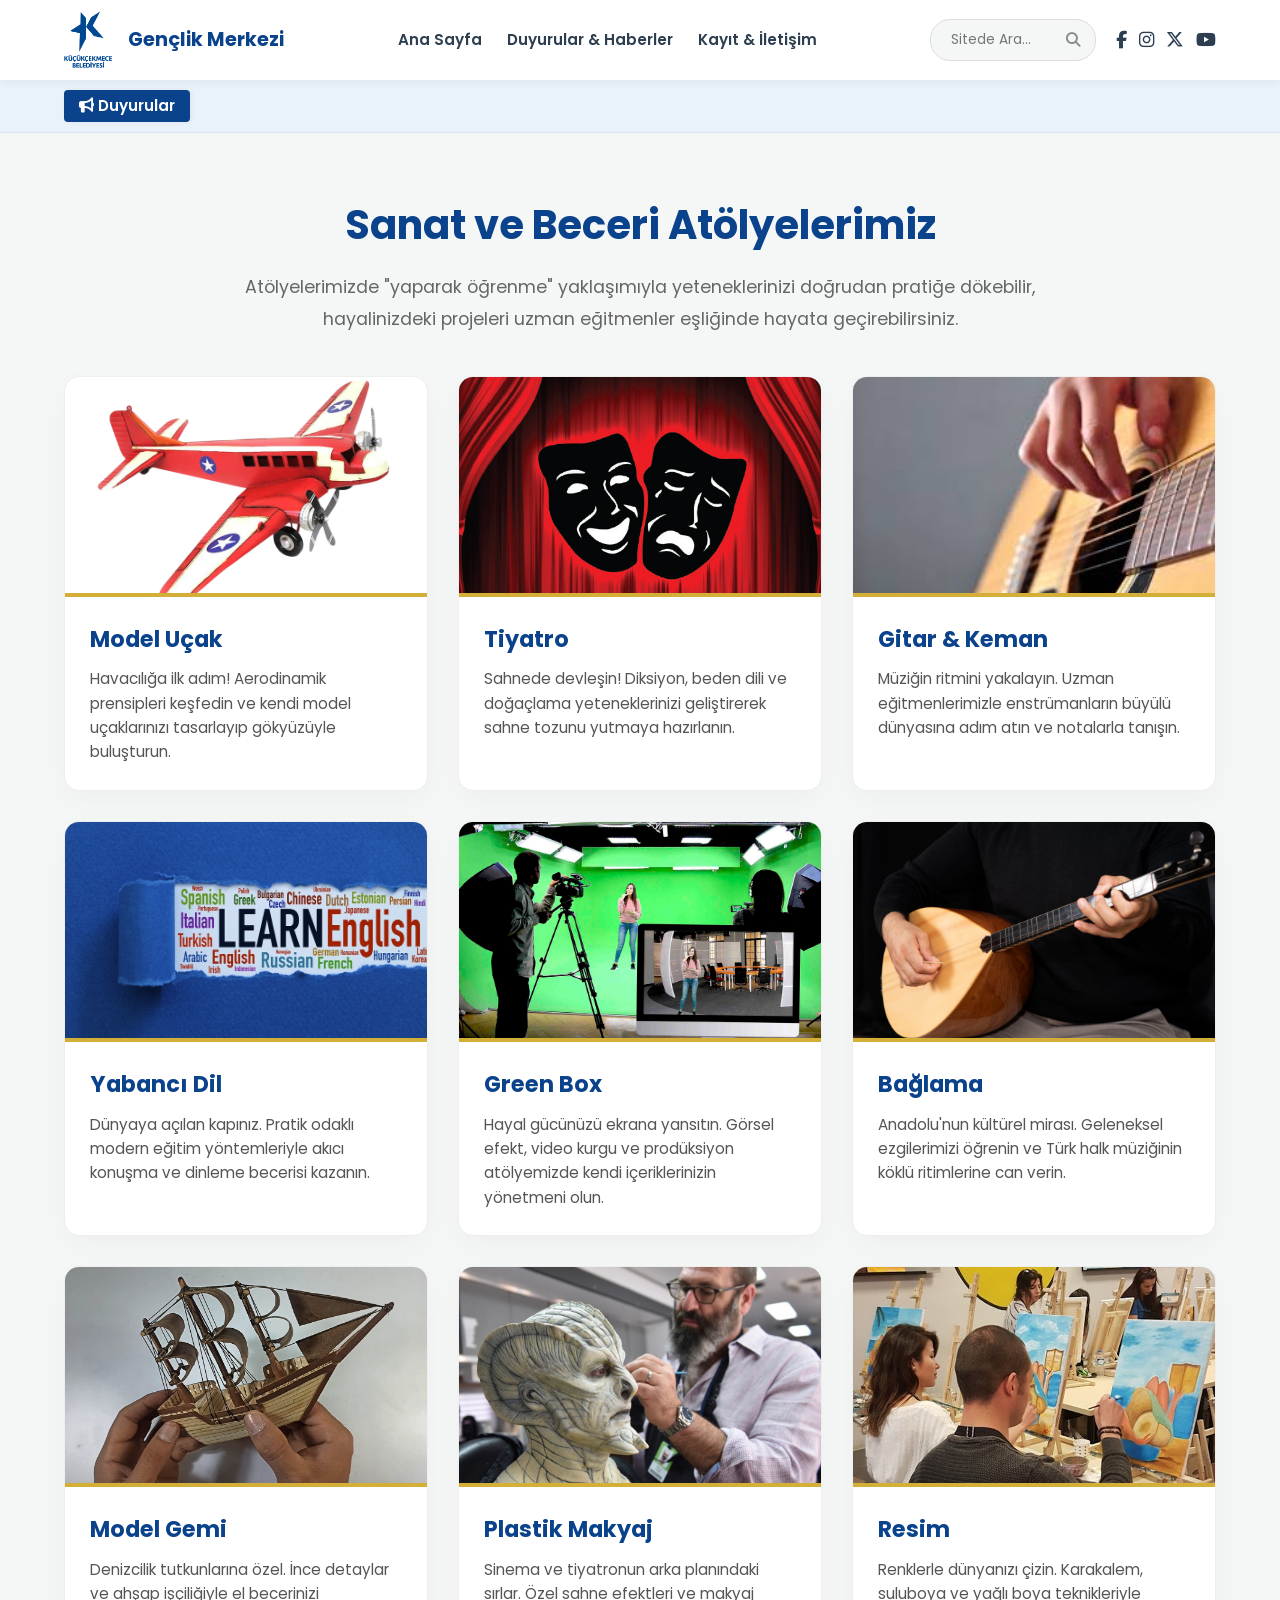
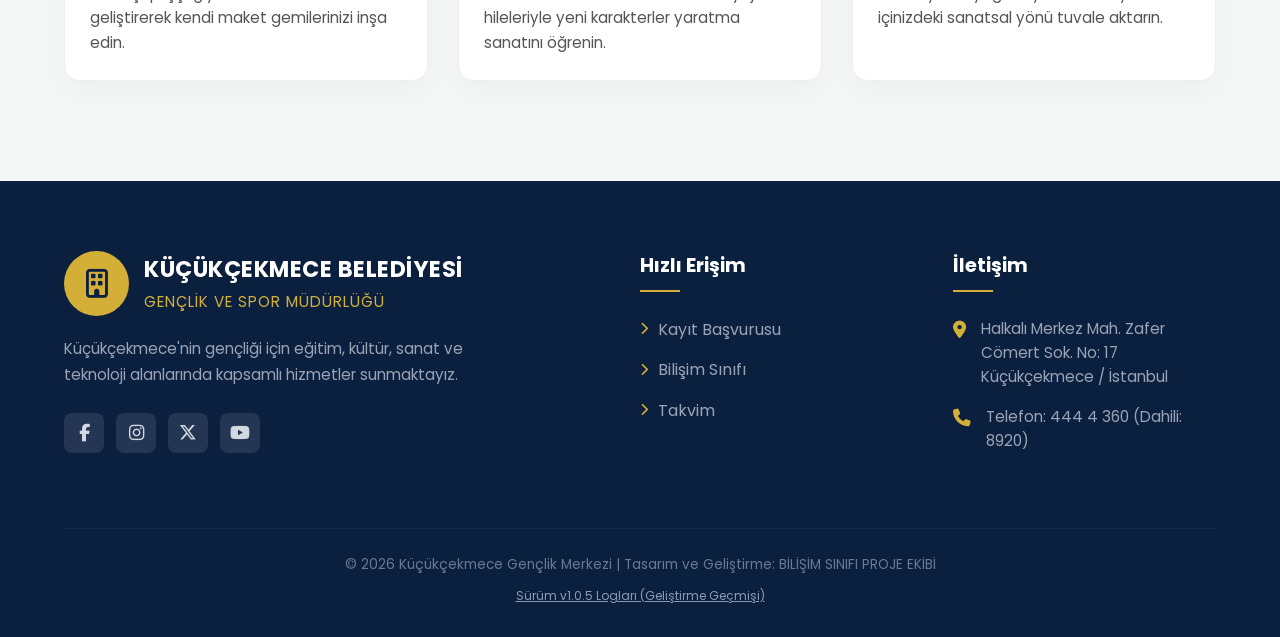
==== commit fa55060b: "Update atolye.html" ====
--- a/atolye.html
+++ b/atolye.html
@@ -8,7 +8,6 @@
       gtag('js', new Date());
       gtag('config', 'G-P1QPERL223');
     </script>
-
     <script type="text/javascript">
         (function(c,l,a,r,i,t,y){
             c[a]=c[a]||function(){(c[a].q=c[a].q||[]).push(arguments)};
@@ -22,174 +21,30 @@
     <title>Küçükçekmece Gençlik Merkezi | Sanat ve Beceri Atölyeleri</title>
     
     <link href="https://cdnjs.cloudflare.com/ajax/libs/font-awesome/6.5.1/css/all.min.css" rel="stylesheet">
-    
+    <link rel="stylesheet" href="style.css">
+
     <style>
-        @import url('https://fonts.googleapis.com/css2?family=Poppins:wght@300;400;500;600;700&display=swap');
-
-        :root {
-            --primary: #0a428c;
-            --primary-light: #e9f2fb;
-            --secondary: #d4af37;
-            --dark: #2c3e50;
-            --light: #f4f7f6;
-            --footer-bg: #0b1f3f;
-        }
-
-        * { margin: 0; padding: 0; box-sizing: border-box; font-family: 'Poppins', sans-serif; scroll-behavior: smooth; }
-        body { background-color: var(--light); color: var(--dark); line-height: 1.6; display: flex; flex-direction: column; min-height: 100vh; }
-
-        /* --- ÜST MENÜ (NAVBAR) --- */
-        nav { background-color: white; padding: 10px 5%; display: flex; justify-content: space-between; align-items: center; box-shadow: 0 2px 10px rgba(0,0,0,0.05); position: sticky; top: 0; z-index: 1000; }
-        .nav-header { display: flex; justify-content: space-between; align-items: center; }
-        .logo-container { display: flex; align-items: center; gap: 15px; text-decoration: none; }
-        .logo-img { height: 60px; width: auto; }
-        .logo-text { font-size: 1.2rem; font-weight: 700; color: var(--primary); white-space: nowrap; }
-        .mobile-toggle { display: none; background: none; border: none; font-size: 1.8rem; color: var(--primary); cursor: pointer; }
-
-        .nav-collapse { display: flex; flex-direction: row; align-items: center; flex: 1; }
-        .nav-center { display: flex; align-items: center; margin: 0 auto; }
-        .nav-links { list-style: none; display: flex; flex-direction: row; gap: 25px; align-items: center; margin: 0; padding: 0; }
-        .nav-links a { text-decoration: none; color: var(--dark); font-weight: 600; font-size: 0.95rem; transition: color 0.3s; white-space: nowrap; }
-        .nav-links a:hover { color: var(--primary); }
-
-        .nav-right { display: flex; flex-direction: row; align-items: center; gap: 20px; }
-        .search-box { display: flex; align-items: center; background: var(--light); border-radius: 20px; padding: 5px 15px; border: 1px solid #ddd; }
-        .search-box input { border: none; background: transparent; outline: none; padding: 5px; font-size: 0.85rem; width: 120px; transition: width 0.3s; }
-        .search-box i { color: #888; font-size: 0.9rem; cursor: pointer; }
-
-        .social-icons-top { display: flex; flex-direction: row; gap: 12px; align-items: center; }
-        .social-icons-top a { color: var(--dark); font-size: 1.1rem; transition: all 0.3s; }
-        .social-icons-top a:hover { color: var(--primary); transform: translateY(-2px); }
-
-        /* --- DUYURU BARI --- */
-        .announcement-bar { background-color: var(--primary-light); color: var(--primary); padding: 10px 5%; display: flex; align-items: center; font-size: 0.95rem; font-weight: 500; overflow: hidden; border-bottom: 1px solid rgba(0,0,0,0.05); }
-        .announcement-title { background-color: var(--primary); color: white; padding: 4px 15px; border-radius: 4px; margin-right: 15px; white-space: nowrap; z-index: 2; box-shadow: 2px 0 5px rgba(0,0,0,0.05); font-weight: 600; }
-        .marquee { flex: 1; overflow: hidden; white-space: nowrap; }
-        .marquee p { display: inline-block; padding-left: 100%; animation: marquee 25s linear infinite; }
-        .marquee p i { color: var(--secondary); margin: 0 10px; }
-        @keyframes marquee { 0% { transform: translateX(0); } 100% { transform: translateX(-100%); } }
-
-        /* --- İÇERİK ALANI --- */
-        .page-content { flex: 1; padding: 60px 5%; max-width: 1300px; margin: 0 auto; width: 100%; }
-        .page-header { text-align: center; margin-bottom: 60px; }
+        /* BU SAYFAYA ÖZEL ATÖLYE KARTI TASARIMI */
+        .page-header { text-align: center; margin: 60px 0 40px; padding: 0 5%; }
         .page-header h1 { font-size: 2.5rem; color: var(--primary); margin-bottom: 15px; font-weight: 700; }
         .page-header p { font-size: 1.1rem; color: #666; max-width: 800px; margin: 0 auto; line-height: 1.8; }
 
-        .workshop-grid { display: grid; grid-template-columns: repeat(auto-fit, minmax(300px, 1fr)); gap: 30px; }
-        .workshop-card { background: white; border-radius: 15px; overflow: hidden; box-shadow: 0 10px 30px rgba(0,0,0,0.05); transition: transform 0.3s ease; display: flex; flex-direction: column; border: 1px solid #eee; }
-        .workshop-card:hover { transform: translateY(-10px); box-shadow: 0 15px 40px rgba(10, 66, 140, 0.15); border-color: var(--primary-light); }
+        .workshop-grid { display: grid; grid-template-columns: repeat(auto-fit, minmax(300px, 1fr)); gap: 30px; padding: 0 5%; max-width: 1300px; margin: 0 auto 80px; }
+        .workshop-card { background: white; border-radius: 15px; overflow: hidden; box-shadow: 0 10px 30px rgba(0,0,0,0.03); transition: transform 0.3s ease; display: flex; flex-direction: column; border: 1px solid #eee; }
+        .workshop-card:hover { transform: translateY(-10px); box-shadow: 0 15px 40px rgba(10, 66, 140, 0.1); border-color: var(--primary-light); }
+        
         .workshop-img { width: 100%; height: 220px; object-fit: cover; border-bottom: 4px solid var(--secondary); }
+        
         .workshop-info { padding: 25px; flex: 1; display: flex; flex-direction: column; }
         .workshop-info h3 { font-size: 1.4rem; color: var(--primary); margin-bottom: 10px; font-weight: 700; }
-        .workshop-info p { font-size: 0.95rem; color: #555; flex: 1; margin-bottom: 20px; }
-        .btn-outline { align-self: flex-start; padding: 8px 20px; border: 2px solid var(--primary); color: var(--primary); border-radius: 50px; text-decoration: none; font-size: 0.9rem; font-weight: 600; transition: all 0.3s; }
-        .btn-outline:hover { background: var(--primary); color: white; }
-
-        /* --- FOOTER --- */
-        footer { background-color: var(--footer-bg); color: white; padding: 70px 5% 30px; margin-top: auto; }
-        .footer-grid { display: grid; grid-template-columns: 2fr 1fr 1fr; gap: 50px; max-width: 1300px; margin: 0 auto; }
-        .footer-brand .brand-header { display: flex; align-items: center; gap: 15px; margin-bottom: 20px; }
-        .footer-brand .brand-icon { background-color: var(--secondary); width: 65px; height: 65px; border-radius: 50%; display: flex; align-items: center; justify-content: center; font-size: 1.8rem; color: var(--footer-bg); }
-        .footer-brand .brand-text h2 { font-size: 1.4rem; font-weight: 700; letter-spacing: 0.5px; margin-bottom: 2px; color: white; }
-        .footer-brand .brand-text h3 { font-size: 0.95rem; font-weight: 400; color: var(--secondary); letter-spacing: 1px; }
-        .footer-brand p { color: #9ba4b5; font-size: 0.95rem; line-height: 1.7; margin-bottom: 25px; max-width: 85%; }
-        .footer-socials { display: flex; gap: 12px; }
-        .footer-socials a { background-color: rgba(255, 255, 255, 0.1); color: #d1d8e0; width: 40px; height: 40px; border-radius: 8px; display: flex; align-items: center; justify-content: center; text-decoration: none; font-size: 1.1rem; transition: all 0.3s; }
-        .footer-socials a:hover { background-color: var(--secondary); color: var(--footer-bg); transform: translateY(-3px); }
-        .footer-links h4 { color: white; font-size: 1.2rem; margin-bottom: 25px; position: relative; padding-bottom: 10px; }
-        .footer-links h4::after { content: ''; position: absolute; left: 0; bottom: 0; width: 40px; height: 2px; background-color: var(--secondary); }
-        .footer-links ul { list-style: none; }
-        .footer-links ul li { margin-bottom: 15px; }
-        .footer-links ul li a { color: #9ba4b5; text-decoration: none; transition: color 0.3s; display: flex; align-items: center; gap: 10px; }
-        .footer-links ul li a:hover { color: var(--secondary); }
-        .footer-links ul li a i { font-size: 0.8rem; color: var(--secondary); }
-        .footer-contact p { color: #9ba4b5; display: flex; align-items: flex-start; gap: 15px; margin-bottom: 15px; font-size: 0.95rem; }
-        .footer-contact p i { color: var(--secondary); margin-top: 4px; font-size: 1.1rem; }
-        .footer-bottom { text-align: center; margin-top: 60px; padding-top: 25px; border-top: 1px solid rgba(255,255,255,0.05); font-size: 0.85rem; color: #6b7a90; position: relative; }
-
-        /* --- SÜRÜM MENÜSÜ (MODAL) --- */
-        .version-link { color: #8c9bb3; text-decoration: underline; font-size: 0.75rem; margin-top: 10px; display: inline-block; transition: color 0.3s; cursor: pointer; }
-        .version-link:hover { color: var(--secondary); }
-        .version-modal { display: none; position: fixed; z-index: 2000; left: 0; top: 0; width: 100%; height: 100%; background-color: rgba(0,0,0,0.6); align-items: center; justify-content: center; }
-        .version-modal-content { background-color: white; color: var(--dark); padding: 30px; border-radius: 10px; max-width: 550px; width: 90%; position: relative; box-shadow: 0 5px 30px rgba(0,0,0,0.3); animation: fadeInModal 0.3s ease-out; text-align: left; }
-        @keyframes fadeInModal { from { opacity: 0; transform: translateY(-20px); } to { opacity: 1; transform: translateY(0); } }
-        .close-btn { color: #aaa; position: absolute; top: 15px; right: 20px; font-size: 28px; font-weight: bold; cursor: pointer; }
-        .close-btn:hover { color: var(--dark); }
-        .version-modal-content h2 { font-size: 1.3rem; margin-bottom: 20px; border-bottom: 2px solid var(--secondary); padding-bottom: 10px; color: var(--primary); }
-        .version-modal-content ul { list-style: none; padding-left: 0; max-height: 350px; overflow-y: auto; }
-        .version-modal-content li { font-size: 0.9rem; margin-bottom: 15px; padding-bottom: 15px; border-bottom: 1px solid #eee; line-height: 1.5; }
-        .version-modal-content strong { color: var(--primary); font-weight: 600; display: inline-block; width: 65px; }
-
-        @media (max-width: 1024px) {
-            nav { flex-direction: column; align-items: flex-start; padding: 15px 5%; }
-            .nav-header { width: 100%; }
-            .mobile-toggle { display: block; }
-            .nav-collapse { display: none !important; flex-direction: column !important; width: 100%; margin-left: 0; padding-top: 20px; gap: 20px; }
-            .nav-collapse.active { display: flex !important; }
-            .nav-center { margin: 0; width: 100%; flex-direction: column !important; align-items: flex-start; }
-            .nav-right { flex-direction: column !important; width: 100%; align-items: flex-start; gap: 15px; padding-top: 10px; }
-            .nav-links { flex-direction: column !important; align-items: flex-start; gap: 15px; width: 100%; }
-            .nav-links li { width: 100%; border-bottom: 1px solid #eee; padding-bottom: 10px; display: block; }
-            .search-box { width: 100%; max-width: 300px; justify-content: space-between; }
-            .social-icons-top { margin-top: 10px; }
-            .footer-grid { grid-template-columns: 1fr; gap: 40px; }
-        }
-
-        @media (max-width: 768px) {
-            .announcement-title { display: none; }
-            footer { padding: 50px 5% 20px; margin-top: 60px; }
-            .footer-brand .brand-header { flex-direction: column; align-items: flex-start; }
-            .page-content { padding: 30px 5%; }
-            .page-header h1 { font-size: 2rem; }
-        }
+        .workshop-info p { font-size: 0.95rem; color: #555; flex: 1; margin: 0; line-height: 1.6; }
     </style>
 </head>
 <body>
 
-    <nav>
-        <div class="nav-header">
-            <a href="index.html" class="logo-container">
-                <img src="kucukcekmece_dil_logo.png" alt="Logo" class="logo-img">
-                <span class="logo-text">Gençlik Merkezi</span>
-            </a>
-            <button class="mobile-toggle" onclick="toggleMenu()">
-                <i class="fa-solid fa-bars"></i>
-            </button>
-        </div>
-        
-        <div class="nav-collapse" id="mobileMenu">
-            <div class="nav-center">
-                <ul class="nav-links">
-                    <li><a href="index.html">Ana Sayfa</a></li>
-                    <li><a href="duyurular.html">Duyurular & Haberler</a></li>
-                    <li><a href="kayitveiletisim.html">Kayıt & İletişim</a></li>
-                </ul>
-            </div>
+    <div id="header-placeholder"></div>
 
-            <div class="nav-right">
-                <div class="search-box">
-                    <input type="text" placeholder="Sitede Ara...">
-                    <i class="fa-solid fa-magnifying-glass"></i>
-                </div>
-                <div class="social-icons-top">
-                    <a href="#" target="_blank"><i class="fa-brands fa-facebook-f"></i></a>
-                    <a href="#" target="_blank"><i class="fa-brands fa-instagram"></i></a>
-                    <a href="#" target="_blank"><i class="fa-brands fa-x-twitter"></i></a>
-                    <a href="#" target="_blank"><i class="fa-brands fa-youtube"></i></a>
-                </div>
-            </div>
-        </div>
-    </nav>
-
-    <div class="announcement-bar">
-        <span class="announcement-title"><i class="fa-solid fa-bullhorn"></i> Duyurular</span>
-        <div class="marquee">
-            <p>19 Mayıs Atatürk'ü Anma, Gençlik ve Spor Bayramınız Kutlu Olsun! <i class="fa-solid fa-star"></i> Gençlik Merkezimizde düzenlenecek olan teknoloji ve sanat sergimize tüm gençlerimizi ve halkımızı bekleriz.</p>
-        </div>
-    </div>
-
-    <main class="page-content">
-        
+    <main>
         <div class="page-header">
             <h1>Sanat ve Beceri Atölyelerimiz</h1>
             <p>Atölyelerimizde "yaparak öğrenme" yaklaşımıyla yeteneklerinizi doğrudan pratiğe dökebilir, hayalinizdeki projeleri uzman eğitmenler eşliğinde hayata geçirebilirsiniz.</p>
@@ -202,7 +57,6 @@
                 <div class="workshop-info">
                     <h3>Model Uçak</h3>
                     <p>Havacılığa ilk adım! Aerodinamik prensipleri keşfedin ve kendi model uçaklarınızı tasarlayıp gökyüzüyle buluşturun.</p>
-                    <a href="#" class="btn-outline">Detaylı İncele</a>
                 </div>
             </div>
 
@@ -211,7 +65,6 @@
                 <div class="workshop-info">
                     <h3>Tiyatro</h3>
                     <p>Sahnede devleşin! Diksiyon, beden dili ve doğaçlama yeteneklerinizi geliştirerek sahne tozunu yutmaya hazırlanın.</p>
-                    <a href="#" class="btn-outline">Detaylı İncele</a>
                 </div>
             </div>
 
@@ -219,8 +72,7 @@
                 <img src="media/image_2.png" alt="Gitar & Keman" class="workshop-img">
                 <div class="workshop-info">
                     <h3>Gitar & Keman</h3>
-                    <p>Müziğin ritmini yakalayın. Uzman eğitmenlerimizle telli çalgıların büyülü dünyasına adım atın ve notalarla tanışın.</p>
-                    <a href="#" class="btn-outline">Detaylı İncele</a>
+                    <p>Müziğin ritmini yakalayın. Uzman eğitmenlerimizle enstrümanların büyülü dünyasına adım atın ve notalarla tanışın.</p>
                 </div>
             </div>
 
@@ -229,7 +81,6 @@
                 <div class="workshop-info">
                     <h3>Yabancı Dil</h3>
                     <p>Dünyaya açılan kapınız. Pratik odaklı modern eğitim yöntemleriyle akıcı konuşma ve dinleme becerisi kazanın.</p>
-                    <a href="#" class="btn-outline">Detaylı İncele</a>
                 </div>
             </div>
 
@@ -238,7 +89,6 @@
                 <div class="workshop-info">
                     <h3>Green Box</h3>
                     <p>Hayal gücünüzü ekrana yansıtın. Görsel efekt, video kurgu ve prodüksiyon atölyemizde kendi içeriklerinizin yönetmeni olun.</p>
-                    <a href="#" class="btn-outline">Detaylı İncele</a>
                 </div>
             </div>
 
@@ -247,7 +97,6 @@
                 <div class="workshop-info">
                     <h3>Bağlama</h3>
                     <p>Anadolu'nun kültürel mirası. Geleneksel ezgilerimizi öğrenin ve Türk halk müziğinin köklü ritimlerine can verin.</p>
-                    <a href="#" class="btn-outline">Detaylı İncele</a>
                 </div>
             </div>
 
@@ -256,7 +105,6 @@
                 <div class="workshop-info">
                     <h3>Model Gemi</h3>
                     <p>Denizcilik tutkunlarına özel. İnce detaylar ve ahşap işçiliğiyle el becerinizi geliştirerek kendi maket gemilerinizi inşa edin.</p>
-                    <a href="#" class="btn-outline">Detaylı İncele</a>
                 </div>
             </div>
 
@@ -265,7 +113,6 @@
                 <div class="workshop-info">
                     <h3>Plastik Makyaj</h3>
                     <p>Sinema ve tiyatronun arka planındaki sırlar. Özel sahne efektleri ve makyaj hileleriyle yeni karakterler yaratma sanatını öğrenin.</p>
-                    <a href="#" class="btn-outline">Detaylı İncele</a>
                 </div>
             </div>
 
@@ -274,93 +121,15 @@
                 <div class="workshop-info">
                     <h3>Resim</h3>
                     <p>Renklerle dünyanızı çizin. Karakalem, suluboya ve yağlı boya teknikleriyle içinizdeki sanatsal yönü tuvale aktarın.</p>
-                    <a href="#" class="btn-outline">Detaylı İncele</a>
                 </div>
             </div>
 
         </div>
-
     </main>
 
-    <footer>
-        <div class="footer-grid">
-            <div class="footer-brand">
-                <div class="brand-header">
-                    <div class="brand-icon">
-                        <i class="fa-regular fa-building"></i>
-                    </div>
-                    <div class="brand-text">
-                        <h2>KÜÇÜKÇEKMECE BELEDİYESİ</h2>
-                        <h3>GENÇLİK VE SPOR MÜDÜRLÜĞÜ</h3>
-                    </div>
-                </div>
-                <p>Küçükçekmece'nin gençliği için eğitim, kültür, sanat ve teknoloji alanlarında kapsamlı hizmetler sunmaktayız.</p>
-                <div class="footer-socials">
-                    <a href="#" target="_blank"><i class="fa-brands fa-facebook-f"></i></a>
-                    <a href="#" target="_blank"><i class="fa-brands fa-instagram"></i></a>
-                    <a href="#" target="_blank"><i class="fa-brands fa-x-twitter"></i></a>
-                    <a href="#" target="_blank"><i class="fa-brands fa-youtube"></i></a>
-                </div>
-            </div>
+    <div id="footer-placeholder"></div>
 
-            <div class="footer-links">
-                <h4>Hızlı Erişim</h4>
-                <ul>
-                    <li><a href="kayitveiletisim.html"><i class="fa-solid fa-chevron-right"></i> Kayıt Başvurusu</a></li>
-                    <li><a href="bilisim.html"><i class="fa-solid fa-chevron-right"></i> Bilişim Sınıfı</a></li>
-                    <li><a href="etkinlikler.html"><i class="fa-solid fa-chevron-right"></i> Takvim</a></li>
-                </ul>
-            </div>
-
-            <div class="footer-links footer-contact">
-                <h4>İletişim</h4>
-                <p><i class="fa-solid fa-location-dot"></i> <span>Halkalı Merkez Mah. Zafer Cömert Sok. No: 17 Küçükçekmece / İstanbul</span></p>
-                <p><i class="fa-solid fa-phone"></i> <span>Telefon: 444 4 360 (Dahili: 8920)</span></p>
-            </div>
-        </div>
-        
-        <div class="footer-bottom">
-            &copy; 2026 Küçükçekmece Gençlik Merkezi | Tasarım ve Geliştirme: BİLİŞİM SINIFI PROJE EKİBİ<br>
-            <a onclick="openVersionModal(event)" class="version-link">Sürüm v1.0.7 Logları (Geliştirme Geçmişi)</a>
-        </div>
-    </footer>
-
-    <div id="versionModal" class="version-modal">
-        <div class="version-modal-content">
-            <span class="close-btn" onclick="closeVersionModal()">&times;</span>
-            <h2>Proje Geliştirme Logları</h2>
-            <ul>
-                <li><strong>v1.0.7:</strong> Atölye görselleri media/ klasörüne taşındı ve sıralı isimlendirme (image_0...image_8) uygulandı. Müze Gezileri çıkarıldı.</li>
-                <li><strong>v1.0.6:</strong> Sanat ve Beceri Atölyeleri ana şablon üzerinden karta dayalı (grid) sistemle oluşturuldu.</li>
-                <li><strong>v1.0.5:</strong> Sürüm menüsü eklendi. Alt bilgi kurum adı "Müdürlük" olarak güncellendi.</li>
-                <li><strong>v1.0.4:</strong> PC/Mobil uyumluluğu ve hamburger menü entegrasyonu sağlandı.</li>
-                <li><strong>v1.0.0:</strong> İlk ana iskelet oluşturuldu.</li>
-            </ul>
-        </div>
-    </div>
-
-    <script>
-        function toggleMenu() {
-            var menu = document.getElementById("mobileMenu");
-            menu.classList.toggle("active");
-        }
-
-        function openVersionModal(e) {
-            e.preventDefault();
-            document.getElementById('versionModal').style.display = 'flex';
-        }
-
-        function closeVersionModal() {
-            document.getElementById('versionModal').style.display = 'none';
-        }
-
-        window.onclick = function(event) {
-            var modal = document.getElementById('versionModal');
-            if (event.target == modal) {
-                modal.style.display = "none";
-            }
-        }
-    </script>
+    <script src="ortak.js"></script>
 
 </body>
 </html>
--- a/style.css
+++ b/style.css
@@ -0,0 +1,153 @@
+@import url('https://fonts.googleapis.com/css2?family=Poppins:wght@300;400;500;600;700&display=swap');
+
+:root {
+    --primary: #0a428c;
+    --primary-light: #e9f2fb;
+    --secondary: #d4af37;
+    --dark: #2c3e50;
+    --light: #f4f7f6;
+    --footer-bg: #0b1f3f;
+}
+
+* {
+    margin: 0;
+    padding: 0;
+    box-sizing: border-box;
+    font-family: 'Poppins', sans-serif;
+    scroll-behavior: smooth;
+}
+
+body {
+    background-color: var(--light);
+    color: var(--dark);
+    line-height: 1.6;
+}
+
+/* --- ÜST MENÜ (NAVBAR) MASAÜSTÜ --- */
+nav {
+    background-color: white;
+    padding: 10px 5%;
+    display: flex;
+    justify-content: space-between;
+    align-items: center;
+    box-shadow: 0 2px 10px rgba(0,0,0,0.05);
+    position: sticky;
+    top: 0;
+    z-index: 1000;
+}
+
+.nav-header { display: flex; justify-content: space-between; align-items: center; }
+.logo-container { display: flex; align-items: center; gap: 15px; text-decoration: none; }
+.logo-img { height: 60px; width: auto; }
+.logo-text { font-size: 1.2rem; font-weight: 700; color: var(--primary); white-space: nowrap; }
+
+.mobile-toggle { display: none; background: none; border: none; font-size: 1.8rem; color: var(--primary); cursor: pointer; }
+
+.nav-collapse { display: flex; flex-direction: row; align-items: center; flex: 1; }
+.nav-center { display: flex; align-items: center; margin: 0 auto; }
+.nav-links { list-style: none; display: flex; flex-direction: row; gap: 25px; align-items: center; margin: 0; padding: 0; }
+.nav-links li { display: inline-block; }
+.nav-links a { text-decoration: none; color: var(--dark); font-weight: 600; font-size: 0.95rem; transition: color 0.3s; white-space: nowrap; }
+.nav-links a:hover { color: var(--primary); }
+
+/* --- ARAMA VE SOSYAL İKONLAR --- */
+.nav-right { display: flex; flex-direction: row; align-items: center; gap: 20px; }
+.search-box { display: flex; align-items: center; background: var(--light); border-radius: 20px; padding: 5px 15px; border: 1px solid #ddd; }
+.search-box input { border: none; background: transparent; outline: none; padding: 5px; font-size: 0.85rem; width: 120px; transition: width 0.3s; }
+.search-box input:focus { width: 160px; }
+.search-box i { color: #888; font-size: 0.9rem; cursor: pointer; }
+.social-icons-top { display: flex; flex-direction: row; gap: 12px; align-items: center; }
+.social-icons-top a { color: var(--dark); font-size: 1.1rem; transition: all 0.3s; }
+.social-icons-top a:hover { color: var(--primary); transform: translateY(-2px); }
+
+/* --- DUYURU BARI --- */
+.announcement-bar { background-color: var(--primary-light); color: var(--primary); padding: 10px 5%; display: flex; align-items: center; font-size: 0.95rem; font-weight: 500; overflow: hidden; border-bottom: 1px solid rgba(0,0,0,0.05); }
+.announcement-title { background-color: var(--primary); color: white; padding: 4px 15px; border-radius: 4px; margin-right: 15px; white-space: nowrap; z-index: 2; box-shadow: 2px 0 5px rgba(0,0,0,0.05); font-weight: 600; }
+.marquee { flex: 1; overflow: hidden; white-space: nowrap; }
+.marquee p { display: inline-block; padding-left: 100%; animation: marquee 25s linear infinite; }
+.marquee p i { color: var(--secondary); margin: 0 10px; }
+@keyframes marquee { 0% { transform: translateX(0); } 100% { transform: translateX(-100%); } }
+
+/* --- HERO BÖLÜMÜ --- */
+.hero { position: relative; height: 80vh; display: flex; flex-direction: column; justify-content: center; align-items: center; text-align: center; color: white; overflow: hidden; }
+.hero::before { content: ''; position: absolute; top: 0; left: 0; width: 100%; height: 100%; background-image: url('https://images.unsplash.com/photo-1523240795612-9a054b0db644?q=80&w=1920&auto=format&fit=crop'); background-size: cover; background-position: center; z-index: -2; }
+.hero::after { content: ''; position: absolute; top: 0; left: 0; width: 100%; height: 100%; background: linear-gradient(rgba(10, 66, 140, 0.75), rgba(44, 62, 80, 0.85)); z-index: -1; }
+.hero-content { animation: fadeInUp 1s ease; max-width: 900px; padding: 0 20px; }
+.hero h1 { font-size: 3.8rem; margin-bottom: 20px; font-weight: 800; text-shadow: 2px 4px 10px rgba(0,0,0,0.3); }
+.hero p { font-size: 1.3rem; margin-bottom: 35px; color: #e0e0e0; font-weight: 300; }
+
+.btn-primary { display: inline-block; padding: 18px 45px; background-color: var(--secondary); color: white; text-decoration: none; font-weight: 700; border-radius: 50px; font-size: 1.1rem; transition: all 0.3s; box-shadow: 0 10px 20px rgba(212, 175, 55, 0.3); }
+.btn-primary:hover { transform: translateY(-5px); box-shadow: 0 15px 25px rgba(212, 175, 55, 0.4); }
+
+/* --- HİZMET KARTLARI --- */
+.section-title { text-align: center; margin: 80px 0 50px; font-size: 2.5rem; color: var(--primary); font-weight: 700; }
+.services-container { display: grid; grid-template-columns: repeat(auto-fit, minmax(280px, 1fr)); gap: 25px; padding: 0 5%; max-width: 1300px; margin: 0 auto; }
+.card { background: white; padding: 40px 30px; border-radius: 20px; text-align: center; text-decoration: none; color: inherit; display: block; box-shadow: 0 10px 30px rgba(0,0,0,0.03); transition: all 0.3s cubic-bezier(0.175, 0.885, 0.32, 1.275); border: 1px solid #eee; }
+.card:hover { transform: scale(1.05); border-color: var(--primary); box-shadow: 0 20px 40px rgba(10,66,140,0.1); }
+.card i { font-size: 3rem; color: var(--primary); margin-bottom: 20px; }
+.card h3 { font-size: 1.5rem; margin-bottom: 10px; color: var(--dark); }
+.card p { font-size: 0.95rem; color: #666; }
+.card.new-menu { border-style: dashed; border-color: #ccc; }
+.card.new-menu:hover { border-style: solid; border-color: var(--primary); }
+
+/* --- FOOTER --- */
+footer { background-color: var(--footer-bg); color: white; padding: 70px 5% 30px; margin-top: 100px; }
+.footer-grid { display: grid; grid-template-columns: 2fr 1fr 1fr; gap: 50px; max-width: 1300px; margin: 0 auto; }
+.footer-brand .brand-header { display: flex; align-items: center; gap: 15px; margin-bottom: 20px; }
+.footer-brand .brand-icon { background-color: var(--secondary); width: 65px; height: 65px; border-radius: 50%; display: flex; align-items: center; justify-content: center; font-size: 1.8rem; color: var(--footer-bg); }
+.footer-brand .brand-text h2 { font-size: 1.4rem; font-weight: 700; letter-spacing: 0.5px; margin-bottom: 2px; color: white; }
+.footer-brand .brand-text h3 { font-size: 0.95rem; font-weight: 400; color: var(--secondary); letter-spacing: 1px; }
+.footer-brand p { color: #9ba4b5; font-size: 0.95rem; line-height: 1.7; margin-bottom: 25px; max-width: 85%; }
+.footer-socials { display: flex; gap: 12px; }
+.footer-socials a { background-color: rgba(255, 255, 255, 0.1); color: #d1d8e0; width: 40px; height: 40px; border-radius: 8px; display: flex; align-items: center; justify-content: center; text-decoration: none; font-size: 1.1rem; transition: all 0.3s; }
+.footer-socials a:hover { background-color: var(--secondary); color: var(--footer-bg); transform: translateY(-3px); }
+.footer-links h4 { color: white; font-size: 1.2rem; margin-bottom: 25px; position: relative; padding-bottom: 10px; }
+.footer-links h4::after { content: ''; position: absolute; left: 0; bottom: 0; width: 40px; height: 2px; background-color: var(--secondary); }
+.footer-links ul { list-style: none; }
+.footer-links ul li { margin-bottom: 15px; }
+.footer-links ul li a { color: #9ba4b5; text-decoration: none; transition: color 0.3s; display: flex; align-items: center; gap: 10px; }
+.footer-links ul li a:hover { color: var(--secondary); }
+.footer-links ul li a i { font-size: 0.8rem; color: var(--secondary); }
+.footer-contact p { color: #9ba4b5; display: flex; align-items: flex-start; gap: 15px; margin-bottom: 15px; font-size: 0.95rem; }
+.footer-contact p i { color: var(--secondary); margin-top: 4px; font-size: 1.1rem; }
+.footer-bottom { text-align: center; margin-top: 60px; padding-top: 25px; border-top: 1px solid rgba(255,255,255,0.05); font-size: 0.85rem; color: #6b7a90; position: relative; }
+
+/* Sürüm Logları Modal */
+.version-link { color: #8c9bb3; text-decoration: underline; font-size: 0.75rem; margin-top: 10px; display: inline-block; transition: color 0.3s; cursor: pointer; }
+.version-link:hover { color: var(--secondary); }
+.version-modal { display: none; position: fixed; z-index: 2000; left: 0; top: 0; width: 100%; height: 100%; background-color: rgba(0,0,0,0.6); align-items: center; justify-content: center; }
+.version-modal-content { background-color: white; color: var(--dark); padding: 30px; border-radius: 10px; max-width: 550px; width: 90%; position: relative; box-shadow: 0 5px 30px rgba(0,0,0,0.3); animation: fadeInModal 0.3s ease-out; text-align: left; }
+@keyframes fadeInModal { from { opacity: 0; transform: translateY(-20px); } to { opacity: 1; transform: translateY(0); } }
+.close-btn { color: #aaa; position: absolute; top: 15px; right: 20px; font-size: 28px; font-weight: bold; cursor: pointer; transition: color 0.3s; }
+.close-btn:hover { color: var(--dark); }
+.version-modal-content h2 { font-size: 1.3rem; margin-bottom: 20px; border-bottom: 2px solid var(--secondary); padding-bottom: 10px; color: var(--primary); }
+.version-modal-content ul { list-style: none; padding-left: 0; max-height: 350px; overflow-y: auto; }
+.version-modal-content li { font-size: 0.9rem; margin-bottom: 15px; padding-bottom: 15px; border-bottom: 1px solid #eee; line-height: 1.5; }
+.version-modal-content li:last-child { border-bottom: none; margin-bottom: 0; padding-bottom: 0; }
+.version-modal-content strong { color: var(--primary); font-weight: 600; display: inline-block; width: 65px; }
+@keyframes fadeInUp { from { opacity: 0; transform: translateY(30px); } to { opacity: 1; transform: translateY(0); } }
+
+/* --- MOBİL UYUMLULUK (RESPONSIVE) KODLARI --- */
+@media (max-width: 1024px) {
+    nav { flex-direction: column; align-items: flex-start; padding: 15px 5%; }
+    .nav-header { width: 100%; }
+    .mobile-toggle { display: block; }
+    .nav-collapse { display: none !important; flex-direction: column !important; width: 100%; margin-left: 0; padding-top: 20px; gap: 20px; }
+    .nav-collapse.active { display: flex !important; }
+    .nav-center { margin: 0; width: 100%; flex-direction: column !important; align-items: flex-start; }
+    .nav-right { flex-direction: column !important; width: 100%; align-items: flex-start; gap: 15px; padding-top: 10px; }
+    .nav-links { flex-direction: column !important; align-items: flex-start; gap: 15px; width: 100%; }
+    .nav-links li { width: 100%; border-bottom: 1px solid #eee; padding-bottom: 10px; display: block; }
+    .search-box { width: 100%; max-width: 300px; justify-content: space-between; }
+    .social-icons-top { margin-top: 10px; }
+    .footer-grid { grid-template-columns: 1fr; gap: 40px; }
+}
+
+@media (max-width: 768px) {
+    .announcement-title { display: none; }
+    footer { padding: 50px 5% 20px; margin-top: 60px; }
+    .footer-brand .brand-header { flex-direction: column; align-items: flex-start; }
+    .footer-brand .brand-text h2 { font-size: 1.2rem; }
+    .hero h1 { font-size: 2.5rem; }
+    .hero p { font-size: 1.1rem; }
+}
